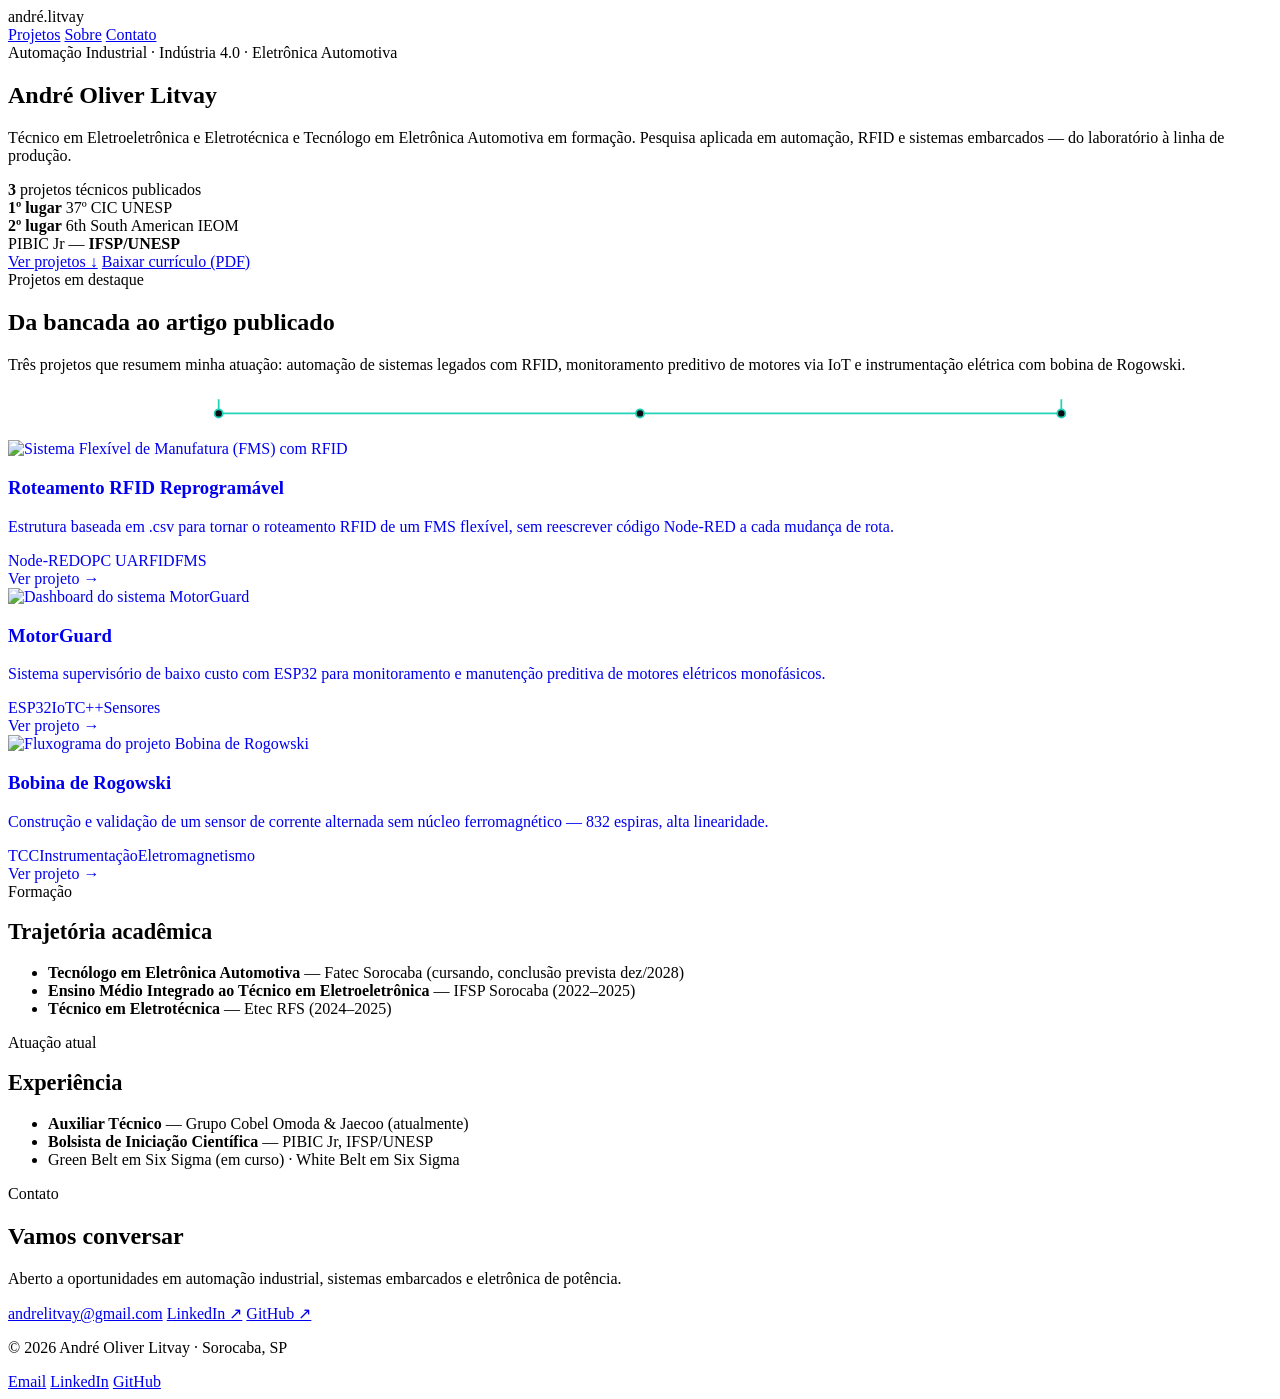
==== index.html @ 081301b5 "Add files via upload" ====
<!DOCTYPE html>
<html lang="pt-BR">
<head>
<meta charset="UTF-8">
<meta name="viewport" content="width=device-width, initial-scale=1.0">
<title>André Oliver Litvay — Portfólio</title>
<meta name="description" content="Técnico em Eletroeletrônica e Eletrotécnica | Tecnólogo em Eletrônica Automotiva. Projetos em automação industrial, IoT e Indústria 4.0.">
<link rel="preconnect" href="https://fonts.googleapis.com">
<link href="https://fonts.googleapis.com/css2?family=Space+Grotesk:wght@500;600;700&family=Inter:wght@400;500;600&family=JetBrains+Mono:wght@400;500;600&display=swap" rel="stylesheet">
<link rel="stylesheet" href="assets/style.css">
</head>
<body>

<header class="site">
  <div class="wrap">
    <div class="brand">andré<span>.</span>litvay</div>
    <nav class="top">
      <a href="#projetos">Projetos</a>
      <a href="#sobre">Sobre</a>
      <a href="#contato">Contato</a>
    </nav>
  </div>
</header>

<section class="hero">
  <div class="wrap">
    <div class="eyebrow">Automação Industrial · Indústria 4.0 · Eletrônica Automotiva</div>
    <h1>André Oliver Litvay</h1>
    <p class="role">Técnico em Eletroeletrônica e Eletrotécnica e Tecnólogo em Eletrônica Automotiva em formação. Pesquisa aplicada em automação, RFID e sistemas embarcados — do laboratório à linha de produção.</p>

    <div class="stat-strip">
      <div class="stat-chip"><span class="dot"></span> <b>3</b>&nbsp;projetos técnicos publicados</div>
      <div class="stat-chip amber"><span class="dot"></span> <b>1º lugar</b>&nbsp;37º CIC UNESP</div>
      <div class="stat-chip"><span class="dot"></span> <b>2º lugar</b>&nbsp;6th South American IEOM</div>
      <div class="stat-chip"><span class="dot"></span> PIBIC Jr — <b>IFSP/UNESP</b></div>
    </div>

    <div class="cta-row">
      <a class="btn" href="#projetos">Ver projetos ↓</a>
      <a class="btn ghost" href="assets/cv-andre-litvay.pdf" target="_blank" rel="noopener">Baixar currículo (PDF)</a>
    </div>
  </div>
</section>

<section id="projetos">
  <div class="wrap">
    <div class="eyebrow">Projetos em destaque</div>
    <h2>Da bancada ao artigo publicado</h2>
    <p class="lead">Três projetos que resumem minha atuação: automação de sistemas legados com RFID, monitoramento preditivo de motores via IoT e instrumentação elétrica com bobina de Rogowski.</p>

    <div class="trace-row">
      <svg class="trace-svg" viewBox="0 0 1080 40" preserveAspectRatio="none">
        <path d="M 180 8 L 180 20 L 540 20 L 540 20 L 900 20 L 900 8" fill="none" stroke="#22D3B8" stroke-width="1.5"/>
        <circle cx="180" cy="20" r="3.5" fill="#0A0E13" stroke="#22D3B8" stroke-width="1.5"/>
        <circle cx="540" cy="20" r="3.5" fill="#0A0E13" stroke="#22D3B8" stroke-width="1.5"/>
        <circle cx="900" cy="20" r="3.5" fill="#0A0E13" stroke="#22D3B8" stroke-width="1.5"/>
      </svg>

      <div class="projects-grid">
        <a class="card" href="projects/rfid-node-red.html" style="text-decoration:none;">
          <div class="thumb"><img src="assets/img/rfid-fms.jpg" alt="Sistema Flexível de Manufatura (FMS) com RFID"></div>
          <div class="via"></div>
          <div class="body">
            <h3>Roteamento RFID Reprogramável</h3>
            <p class="desc">Estrutura baseada em .csv para tornar o roteamento RFID de um FMS flexível, sem reescrever código Node-RED a cada mudança de rota.</p>
            <div class="tags"><span class="tag">Node-RED</span><span class="tag">OPC UA</span><span class="tag">RFID</span><span class="tag">FMS</span></div>
            <span class="link">Ver projeto →</span>
          </div>
        </a>

        <a class="card" href="projects/motorguard.html" style="text-decoration:none;">
          <div class="thumb"><img src="assets/img/motorguard-dashboard.jpg" alt="Dashboard do sistema MotorGuard"></div>
          <div class="via"></div>
          <div class="body">
            <h3>MotorGuard</h3>
            <p class="desc">Sistema supervisório de baixo custo com ESP32 para monitoramento e manutenção preditiva de motores elétricos monofásicos.</p>
            <div class="tags"><span class="tag">ESP32</span><span class="tag">IoT</span><span class="tag">C++</span><span class="tag">Sensores</span></div>
            <span class="link">Ver projeto →</span>
          </div>
        </a>

        <a class="card" href="projects/rogowski-coil.html" style="text-decoration:none;">
          <div class="thumb"><img src="assets/img/rogowski-flowchart.jpg" alt="Fluxograma do projeto Bobina de Rogowski"></div>
          <div class="via"></div>
          <div class="body">
            <h3>Bobina de Rogowski</h3>
            <p class="desc">Construção e validação de um sensor de corrente alternada sem núcleo ferromagnético — 832 espiras, alta linearidade.</p>
            <div class="tags"><span class="tag">TCC</span><span class="tag">Instrumentação</span><span class="tag">Eletromagnetismo</span></div>
            <span class="link">Ver projeto →</span>
          </div>
        </a>
      </div>
    </div>
  </div>
</section>

<section id="sobre">
  <div class="wrap two-col">
    <div>
      <div class="eyebrow">Formação</div>
      <h2 style="font-size:1.4rem;">Trajetória acadêmica</h2>
      <ul class="check">
        <li><b style="color:var(--text)">Tecnólogo em Eletrônica Automotiva</b> — Fatec Sorocaba <span style="color:var(--text-faint)">(cursando, conclusão prevista dez/2028)</span></li>
        <li><b style="color:var(--text)">Ensino Médio Integrado ao Técnico em Eletroeletrônica</b> — IFSP Sorocaba <span style="color:var(--text-faint)">(2022–2025)</span></li>
        <li><b style="color:var(--text)">Técnico em Eletrotécnica</b> — Etec RFS <span style="color:var(--text-faint)">(2024–2025)</span></li>
      </ul>
    </div>
    <div>
      <div class="eyebrow">Atuação atual</div>
      <h2 style="font-size:1.4rem;">Experiência</h2>
      <ul class="check">
        <li><b style="color:var(--text)">Auxiliar Técnico</b> — Grupo Cobel Omoda &amp; Jaecoo <span style="color:var(--text-faint)">(atualmente)</span></li>
        <li><b style="color:var(--text)">Bolsista de Iniciação Científica</b> — PIBIC Jr, IFSP/UNESP</li>
        <li>Green Belt em Six Sigma <span style="color:var(--text-faint)">(em curso)</span> · White Belt em Six Sigma</li>
      </ul>
    </div>
  </div>
</section>

<section id="contato">
  <div class="wrap">
    <div class="eyebrow">Contato</div>
    <h2>Vamos conversar</h2>
    <p class="lead">Aberto a oportunidades em automação industrial, sistemas embarcados e eletrônica de potência.</p>
    <div class="cta-row">
      <a class="btn" href="mailto:andrelitvay@gmail.com">andrelitvay@gmail.com</a>
      <a class="btn ghost" href="https://www.linkedin.com/in/andre-litvay-5b7b67356" target="_blank" rel="noopener">LinkedIn ↗</a>
      <a class="btn ghost" href="https://github.com/litvay-Andre" target="_blank" rel="noopener">GitHub ↗</a>
    </div>
  </div>
</section>

<footer class="site">
  <div class="wrap">
    <p>© 2026 André Oliver Litvay · Sorocaba, SP</p>
    <div class="links">
      <a href="mailto:andrelitvay@gmail.com">Email</a>
      <a href="https://www.linkedin.com/in/andre-litvay-5b7b67356" target="_blank" rel="noopener">LinkedIn</a>
      <a href="https://github.com/litvay-Andre" target="_blank" rel="noopener">GitHub</a>
    </div>
  </div>
</footer>

</body>
</html>
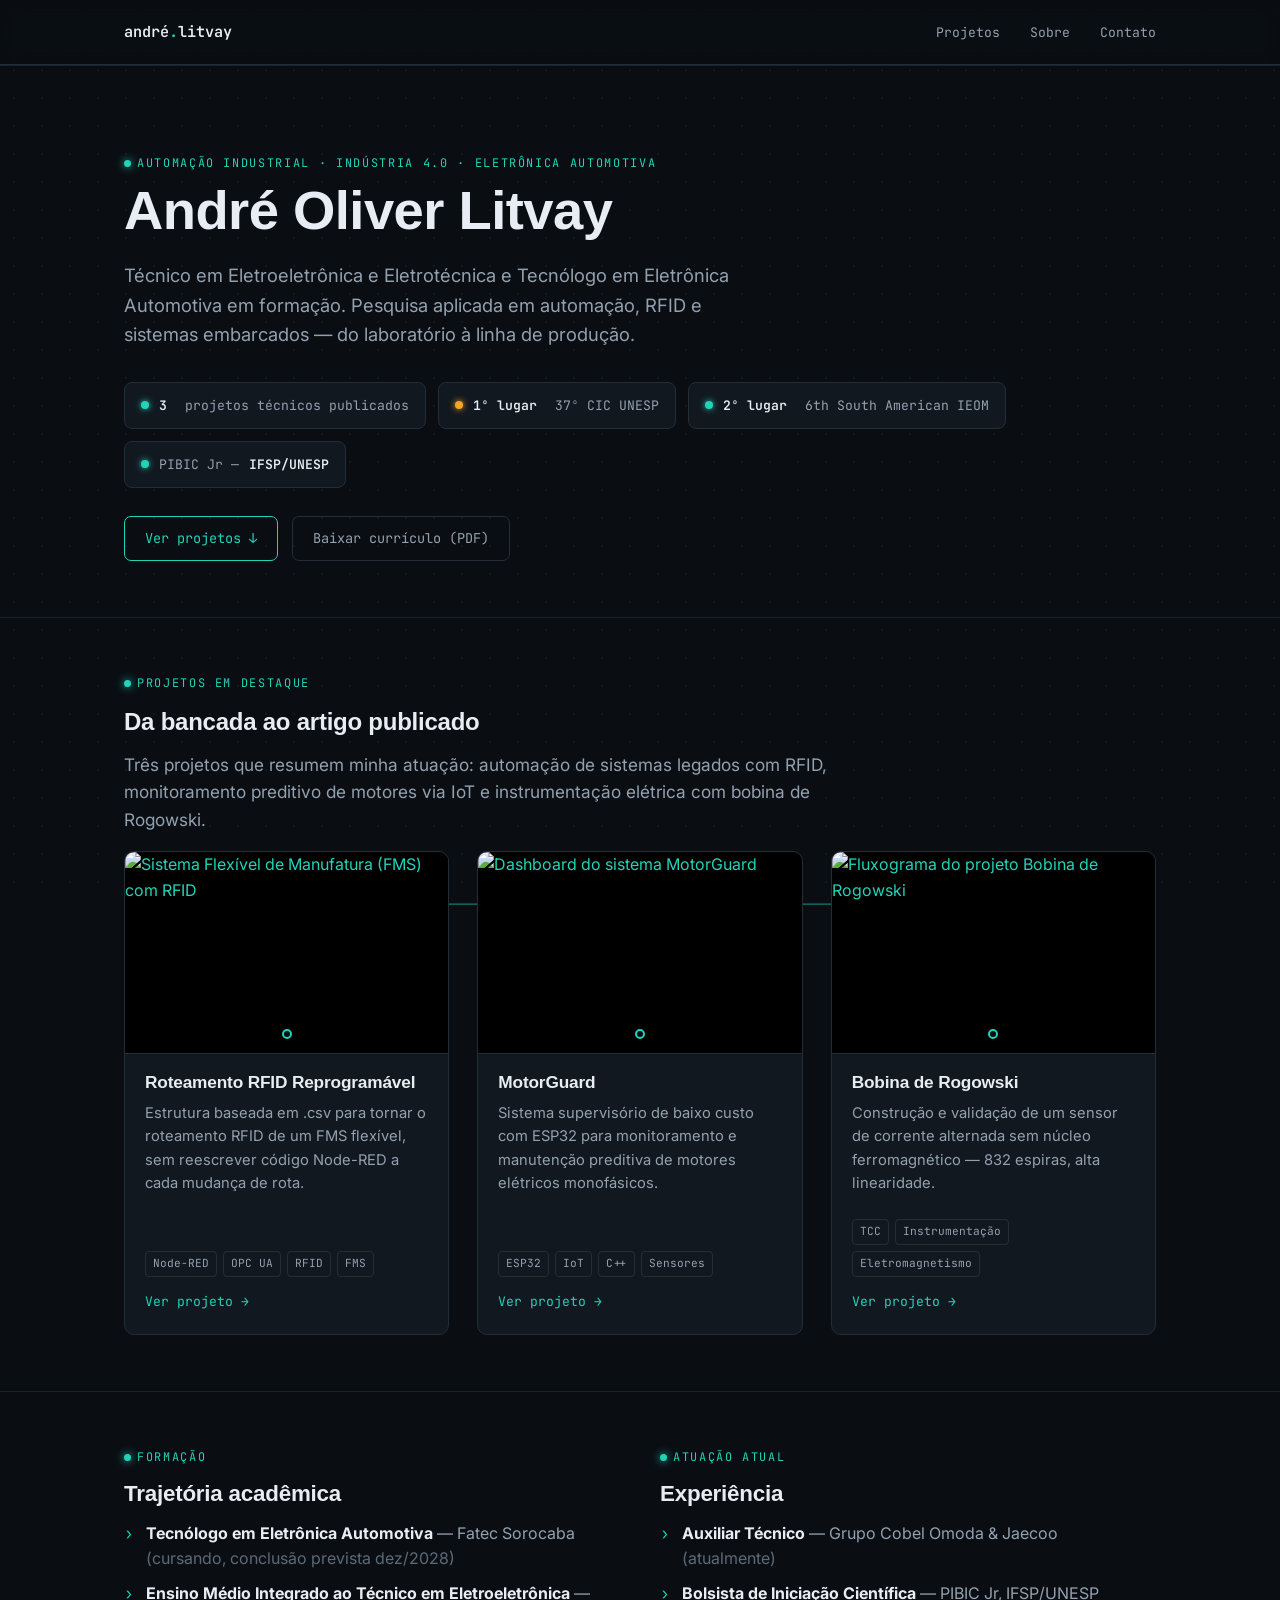
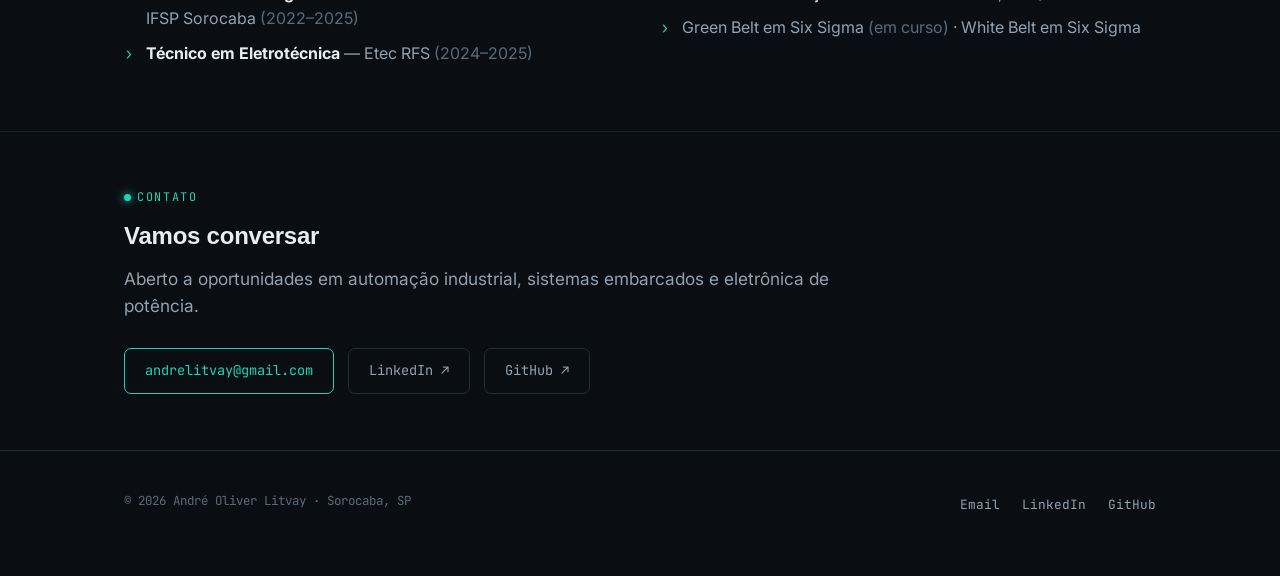
==== commit 2e0037ba: "Update index.html" ====
--- a/index.html
+++ b/index.html
@@ -7,7 +7,7 @@
 <meta name="description" content="Técnico em Eletroeletrônica e Eletrotécnica | Tecnólogo em Eletrônica Automotiva. Projetos em automação industrial, IoT e Indústria 4.0.">
 <link rel="preconnect" href="https://fonts.googleapis.com">
 <link href="https://fonts.googleapis.com/css2?family=Space+Grotesk:wght@500;600;700&family=Inter:wght@400;500;600&family=JetBrains+Mono:wght@400;500;600&display=swap" rel="stylesheet">
-<link rel="stylesheet" href="assets/style.css">
+<link rel="stylesheet" href="style.css">
 </head>
 <body>
 
@@ -37,7 +37,7 @@
 
     <div class="cta-row">
       <a class="btn" href="#projetos">Ver projetos ↓</a>
-      <a class="btn ghost" href="assets/cv-andre-litvay.pdf" target="_blank" rel="noopener">Baixar currículo (PDF)</a>
+      <a class="btn ghost" href="cv-andre-litvay.pdf" target="_blank" rel="noopener">Baixar currículo (PDF)</a>
     </div>
   </div>
 </section>
@@ -58,7 +58,7 @@
 
       <div class="projects-grid">
         <a class="card" href="projects/rfid-node-red.html" style="text-decoration:none;">
-          <div class="thumb"><img src="assets/img/rfid-fms.jpg" alt="Sistema Flexível de Manufatura (FMS) com RFID"></div>
+          <div class="thumb"><img src="img/rfid-fms.jpg" alt="Sistema Flexível de Manufatura (FMS) com RFID"></div>
           <div class="via"></div>
           <div class="body">
             <h3>Roteamento RFID Reprogramável</h3>
@@ -69,7 +69,7 @@
         </a>
 
         <a class="card" href="projects/motorguard.html" style="text-decoration:none;">
-          <div class="thumb"><img src="assets/img/motorguard-dashboard.jpg" alt="Dashboard do sistema MotorGuard"></div>
+          <div class="thumb"><img src="img/motorguard-dashboard.jpg" alt="Dashboard do sistema MotorGuard"></div>
           <div class="via"></div>
           <div class="body">
             <h3>MotorGuard</h3>
@@ -80,7 +80,7 @@
         </a>
 
         <a class="card" href="projects/rogowski-coil.html" style="text-decoration:none;">
-          <div class="thumb"><img src="assets/img/rogowski-flowchart.jpg" alt="Fluxograma do projeto Bobina de Rogowski"></div>
+          <div class="thumb"><img src="img/rogowski-flowchart.jpg" alt="Fluxograma do projeto Bobina de Rogowski"></div>
           <div class="via"></div>
           <div class="body">
             <h3>Bobina de Rogowski</h3>
--- a/style.css
+++ b/style.css
@@ -0,0 +1,207 @@
+/* ===========================================================
+   André Oliver Litvay — Portfolio
+   Design tokens
+   =========================================================== */
+:root{
+  --bg: #0A0E13;
+  --bg-panel: #121820;
+  --bg-panel-2: #171F29;
+  --line: #232D38;
+  --line-soft: #1A222C;
+  --text: #E7EDF2;
+  --text-dim: #93A1AF;
+  --text-faint: #5C6A78;
+  --teal: #22D3B8;
+  --teal-dim: #1A9E8C;
+  --amber: #F5A623;
+  --red: #FF5C5C;
+  --font-display: 'Space Grotesk', sans-serif;
+  --font-body: 'Inter', sans-serif;
+  --font-mono: 'JetBrains Mono', monospace;
+  --maxw: 1080px;
+}
+
+*{ box-sizing: border-box; }
+html{ scroll-behavior: smooth; }
+body{
+  margin:0;
+  background: var(--bg);
+  color: var(--text);
+  font-family: var(--font-body);
+  font-size: 16px;
+  line-height: 1.6;
+  -webkit-font-smoothing: antialiased;
+}
+
+/* faint dotted circuit-grid backdrop */
+body::before{
+  content:"";
+  position: fixed; inset:0;
+  background-image: radial-gradient(var(--line-soft) 1px, transparent 1px);
+  background-size: 28px 28px;
+  opacity:.5;
+  pointer-events:none;
+  z-index:0;
+}
+
+a{ color: var(--teal); text-decoration:none; }
+a:hover{ text-decoration: underline; }
+img{ max-width:100%; display:block; border-radius:6px; }
+
+.wrap{ max-width: var(--maxw); margin:0 auto; padding: 0 24px; position:relative; z-index:1; }
+
+h1,h2,h3{ font-family: var(--font-display); font-weight:600; letter-spacing:-0.01em; margin:0 0 .4em; color: var(--text); }
+p{ margin:0 0 1em; color: var(--text-dim); }
+.eyebrow{
+  font-family: var(--font-mono);
+  font-size: .74rem;
+  letter-spacing:.14em;
+  text-transform: uppercase;
+  color: var(--teal);
+  display:flex; align-items:center; gap:.5em;
+  margin-bottom: .8em;
+}
+.eyebrow::before{
+  content:""; width:7px; height:7px; border-radius:50%;
+  background: var(--teal); box-shadow: 0 0 8px var(--teal);
+}
+
+/* ---------- header / nav ---------- */
+header.site{
+  position: sticky; top:0; z-index:10;
+  background: rgba(10,14,19,.86);
+  backdrop-filter: blur(8px);
+  border-bottom: 1px solid var(--line);
+}
+header.site .wrap{ display:flex; align-items:center; justify-content:space-between; height:64px; }
+.brand{ font-family: var(--font-mono); font-weight:600; font-size:.95rem; color: var(--text); }
+.brand span{ color: var(--teal); }
+nav.top a{
+  font-family: var(--font-mono); font-size:.82rem; color: var(--text-dim);
+  margin-left: 26px;
+}
+nav.top a:hover{ color: var(--teal); text-decoration:none; }
+
+/* ---------- hero ---------- */
+.hero{ padding: 88px 0 56px; }
+.hero h1{ font-size: clamp(2.1rem, 5vw, 3.4rem); line-height:1.05; }
+.hero .role{ color: var(--text-dim); font-size: 1.15rem; max-width: 640px; }
+
+/* stat chip strip, mirrors the MotorGuard dashboard cards */
+.stat-strip{ display:flex; flex-wrap:wrap; gap:12px; margin-top:32px; }
+.stat-chip{
+  background: var(--bg-panel);
+  border: 1px solid var(--line);
+  border-radius: 8px;
+  padding: 12px 16px;
+  display:flex; align-items:center; gap:10px;
+  font-family: var(--font-mono); font-size:.82rem; color: var(--text-dim);
+}
+.stat-chip .dot{ width:8px; height:8px; border-radius:50%; background: var(--teal); box-shadow:0 0 6px var(--teal); flex:none; }
+.stat-chip.amber .dot{ background: var(--amber); box-shadow:0 0 6px var(--amber); }
+.stat-chip b{ color: var(--text); font-weight:600; }
+
+/* ---------- sections ---------- */
+section{ padding: 56px 0; border-top: 1px solid var(--line-soft); }
+section.tight{ padding: 40px 0; }
+
+/* ---------- project cards on homepage, PCB-trace connector ---------- */
+.trace-row{ position:relative; }
+.projects-grid{
+  display:grid; grid-template-columns: repeat(3, 1fr); gap: 28px;
+  position:relative; z-index:1;
+}
+@media (max-width: 860px){ .projects-grid{ grid-template-columns: 1fr; } }
+
+.trace-svg{ position:absolute; left:0; right:0; top:34px; z-index:0; opacity:.55; display:none; }
+@media (min-width: 861px){ .trace-svg{ display:block; } }
+
+.card{
+  background: var(--bg-panel);
+  border: 1px solid var(--line);
+  border-radius: 10px;
+  overflow:hidden;
+  transition: border-color .15s ease, transform .15s ease;
+  display:flex; flex-direction:column;
+}
+.card:hover{ border-color: var(--teal-dim); transform: translateY(-2px); }
+.card .thumb{ aspect-ratio: 16/10; overflow:hidden; border-bottom:1px solid var(--line); background:#000; }
+.card .thumb img{ width:100%; height:100%; object-fit:cover; border-radius:0; }
+.card .body{ padding: 18px 20px 22px; flex:1; display:flex; flex-direction:column; }
+.card .via{
+  width:10px;height:10px;border-radius:50%;
+  background: var(--bg); border:2px solid var(--teal);
+  margin: -25px auto 12px; position:relative; z-index:2;
+}
+.card h3{ font-size: 1.08rem; margin-bottom:.3em; }
+.card p.desc{ font-size:.92rem; flex:1; }
+.card .tags{ display:flex; flex-wrap:wrap; gap:6px; margin: 8px 0 14px; }
+.tag{
+  font-family: var(--font-mono); font-size:.7rem; color: var(--text-dim);
+  border:1px solid var(--line); border-radius:4px; padding:3px 7px;
+}
+.card .link{ font-family: var(--font-mono); font-size:.82rem; }
+
+/* ---------- generic content blocks ---------- */
+.lead{ font-size: 1.08rem; max-width: 720px; }
+.two-col{ display:grid; grid-template-columns: 1fr 1fr; gap: 40px; }
+@media (max-width: 760px){ .two-col{ grid-template-columns: 1fr; } }
+
+ul.check{ list-style:none; margin:0; padding:0; }
+ul.check li{ padding-left: 1.4em; position:relative; margin-bottom:.55em; color: var(--text-dim); }
+ul.check li::before{ content:"›"; position:absolute; left:0; color: var(--teal); font-family: var(--font-mono); }
+
+.figure{ margin: 22px 0; }
+.figure figcaption{
+  font-family: var(--font-mono); font-size:.76rem; color: var(--text-faint);
+  margin-top:8px; text-align:center;
+}
+
+.result-grid{ display:grid; grid-template-columns: repeat(auto-fit,minmax(140px,1fr)); gap:14px; margin: 22px 0; }
+.result-box{
+  background: var(--bg-panel); border:1px solid var(--line); border-radius:8px; padding:16px;
+  text-align:center;
+}
+.result-box .num{ font-family: var(--font-mono); font-size:1.5rem; color: var(--teal); font-weight:600; }
+.result-box .label{ font-size:.76rem; color: var(--text-faint); margin-top:4px; }
+
+table.data{ width:100%; border-collapse:collapse; margin:20px 0; font-size:.88rem; }
+table.data th, table.data td{ border:1px solid var(--line); padding:9px 12px; text-align:left; }
+table.data th{ font-family: var(--font-mono); font-size:.74rem; text-transform:uppercase; letter-spacing:.06em; color: var(--text-dim); background: var(--bg-panel); }
+table.data td{ color: var(--text-dim); }
+
+blockquote.pub{
+  border-left: 3px solid var(--teal);
+  padding: 4px 0 4px 18px;
+  color: var(--text-dim);
+  font-size:.92rem;
+  font-family: var(--font-mono);
+}
+
+.back-link{ font-family: var(--font-mono); font-size:.85rem; }
+
+.cta-row{ display:flex; gap:14px; flex-wrap:wrap; margin-top: 28px; }
+.btn{
+  font-family: var(--font-mono); font-size:.85rem;
+  padding: 11px 20px; border-radius: 7px;
+  border:1px solid var(--teal); color: var(--teal);
+  display:inline-block;
+}
+.btn:hover{ background: var(--teal); color: var(--bg); text-decoration:none; }
+.btn.ghost{ border-color: var(--line); color: var(--text-dim); }
+.btn.ghost:hover{ background: var(--bg-panel); color:var(--text); }
+
+/* ---------- footer ---------- */
+footer.site{ border-top:1px solid var(--line); padding: 40px 0 60px; }
+footer.site .wrap{ display:flex; justify-content:space-between; flex-wrap:wrap; gap:16px; }
+footer.site p{ font-family: var(--font-mono); font-size:.78rem; color: var(--text-faint); margin:0; }
+footer.site .links a{ margin-left: 18px; font-family: var(--font-mono); font-size:.8rem; color: var(--text-dim); }
+footer.site .links a:first-child{ margin-left:0; }
+
+/* project nav pill on subpages */
+.pill{
+  display:inline-flex; align-items:center; gap:8px;
+  font-family: var(--font-mono); font-size:.76rem; color: var(--text-dim);
+  border:1px solid var(--line); border-radius:20px; padding:6px 14px;
+  margin-bottom: 18px;
+}
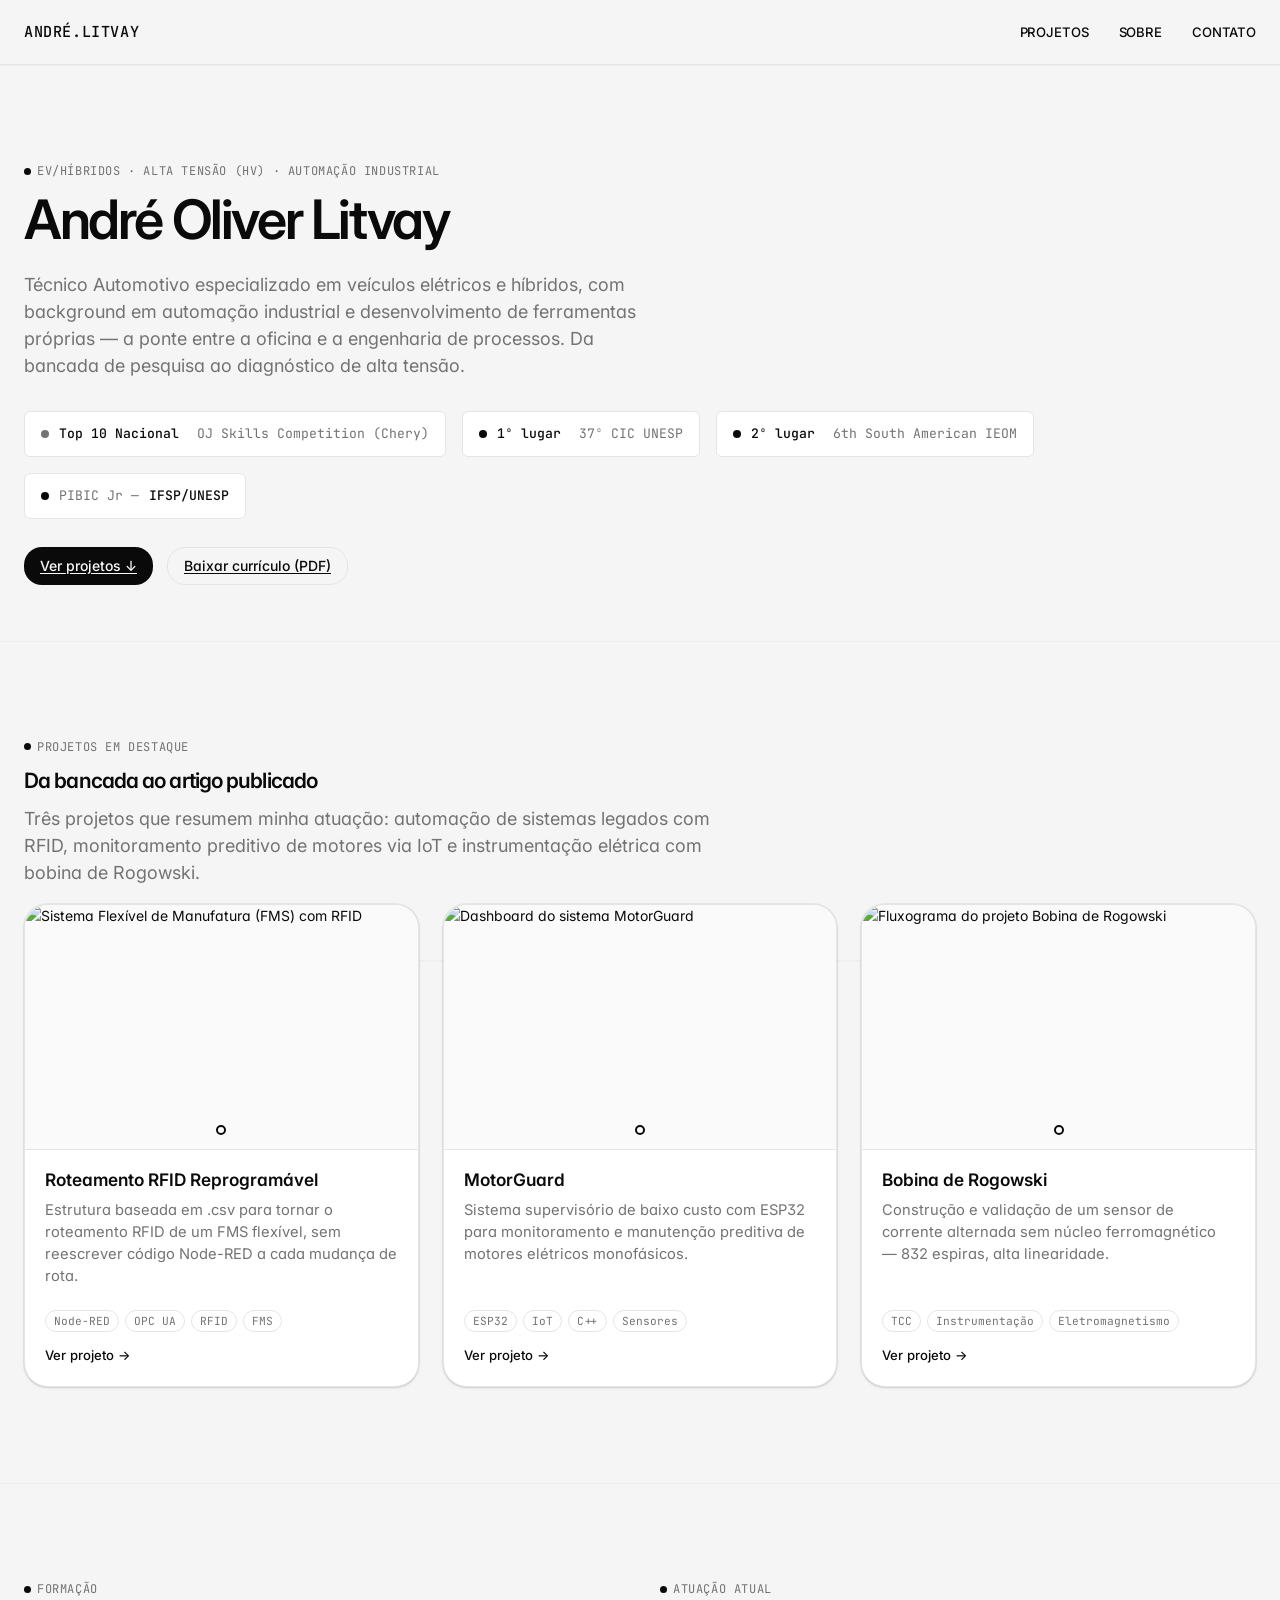
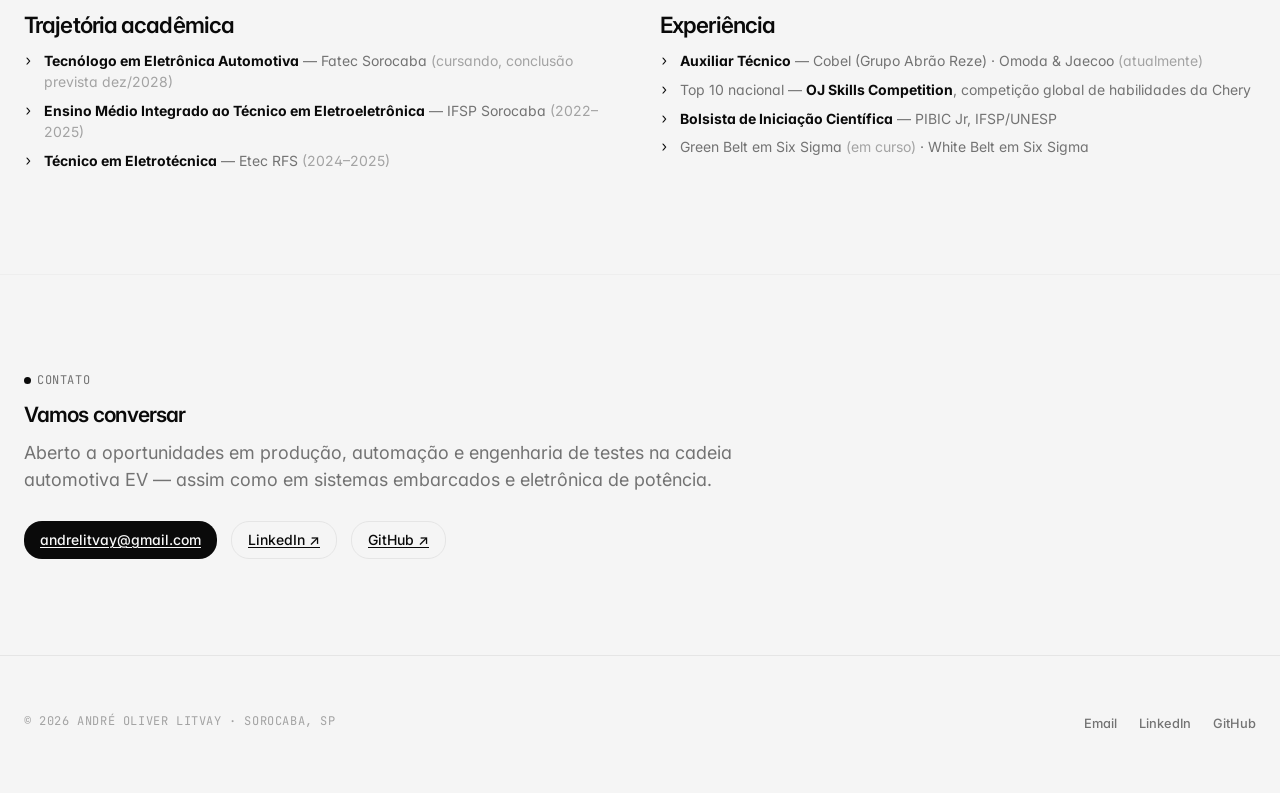
==== commit b135b076: "Update index.html" ====
--- a/index.html
+++ b/index.html
@@ -4,7 +4,7 @@
 <meta charset="UTF-8">
 <meta name="viewport" content="width=device-width, initial-scale=1.0">
 <title>André Oliver Litvay — Portfólio</title>
-<meta name="description" content="Técnico em Eletroeletrônica e Eletrotécnica | Tecnólogo em Eletrônica Automotiva. Projetos em automação industrial, IoT e Indústria 4.0.">
+<meta name="description" content="Técnico Automotivo EV/Híbrido com background em Automação Industrial e Indústria 4.0. Diagnóstico de alta tensão, retrofit industrial e sistemas embarcados.">
 <link rel="preconnect" href="https://fonts.googleapis.com">
 <link href="https://fonts.googleapis.com/css2?family=Space+Grotesk:wght@500;600;700&family=Inter:wght@400;500;600&family=JetBrains+Mono:wght@400;500;600&display=swap" rel="stylesheet">
 <link rel="stylesheet" href="style.css">
@@ -24,13 +24,13 @@
 
 <section class="hero">
   <div class="wrap">
-    <div class="eyebrow">Automação Industrial · Indústria 4.0 · Eletrônica Automotiva</div>
+    <div class="eyebrow">EV/Híbridos · Alta Tensão (HV) · Automação Industrial</div>
     <h1>André Oliver Litvay</h1>
-    <p class="role">Técnico em Eletroeletrônica e Eletrotécnica e Tecnólogo em Eletrônica Automotiva em formação. Pesquisa aplicada em automação, RFID e sistemas embarcados — do laboratório à linha de produção.</p>
+    <p class="role">Técnico Automotivo especializado em veículos elétricos e híbridos, com background em automação industrial e desenvolvimento de ferramentas próprias — a ponte entre a oficina e a engenharia de processos. Da bancada de pesquisa ao diagnóstico de alta tensão.</p>
 
     <div class="stat-strip">
-      <div class="stat-chip"><span class="dot"></span> <b>3</b>&nbsp;projetos técnicos publicados</div>
-      <div class="stat-chip amber"><span class="dot"></span> <b>1º lugar</b>&nbsp;37º CIC UNESP</div>
+      <div class="stat-chip amber"><span class="dot"></span> <b>Top 10 Nacional</b>&nbsp;OJ Skills Competition (Chery)</div>
+      <div class="stat-chip"><span class="dot"></span> <b>1º lugar</b>&nbsp;37º CIC UNESP</div>
       <div class="stat-chip"><span class="dot"></span> <b>2º lugar</b>&nbsp;6th South American IEOM</div>
       <div class="stat-chip"><span class="dot"></span> PIBIC Jr — <b>IFSP/UNESP</b></div>
     </div>
@@ -57,7 +57,7 @@
       </svg>
 
       <div class="projects-grid">
-        <a class="card" href="projects/rfid-node-red.html" style="text-decoration:none;">
+        <a class="card" href="rfid-node-red.html" style="text-decoration:none;">
           <div class="thumb"><img src="img/rfid-fms.jpg" alt="Sistema Flexível de Manufatura (FMS) com RFID"></div>
           <div class="via"></div>
           <div class="body">
@@ -68,7 +68,7 @@
           </div>
         </a>
 
-        <a class="card" href="projects/motorguard.html" style="text-decoration:none;">
+        <a class="card" href="motorguard.html" style="text-decoration:none;">
           <div class="thumb"><img src="img/motorguard-dashboard.jpg" alt="Dashboard do sistema MotorGuard"></div>
           <div class="via"></div>
           <div class="body">
@@ -79,7 +79,7 @@
           </div>
         </a>
 
-        <a class="card" href="projects/rogowski-coil.html" style="text-decoration:none;">
+        <a class="card" href="rogowski-coil.html" style="text-decoration:none;">
           <div class="thumb"><img src="img/rogowski-flowchart.jpg" alt="Fluxograma do projeto Bobina de Rogowski"></div>
           <div class="via"></div>
           <div class="body">
@@ -109,7 +109,8 @@
       <div class="eyebrow">Atuação atual</div>
       <h2 style="font-size:1.4rem;">Experiência</h2>
       <ul class="check">
-        <li><b style="color:var(--text)">Auxiliar Técnico</b> — Grupo Cobel Omoda &amp; Jaecoo <span style="color:var(--text-faint)">(atualmente)</span></li>
+        <li><b style="color:var(--text)">Auxiliar Técnico</b> — Cobel (Grupo Abrão Reze) · Omoda &amp; Jaecoo <span style="color:var(--text-faint)">(atualmente)</span></li>
+        <li>Top 10 nacional — <b style="color:var(--text)">OJ Skills Competition</b>, competição global de habilidades da Chery</li>
         <li><b style="color:var(--text)">Bolsista de Iniciação Científica</b> — PIBIC Jr, IFSP/UNESP</li>
         <li>Green Belt em Six Sigma <span style="color:var(--text-faint)">(em curso)</span> · White Belt em Six Sigma</li>
       </ul>
@@ -121,7 +122,7 @@
   <div class="wrap">
     <div class="eyebrow">Contato</div>
     <h2>Vamos conversar</h2>
-    <p class="lead">Aberto a oportunidades em automação industrial, sistemas embarcados e eletrônica de potência.</p>
+    <p class="lead">Aberto a oportunidades em produção, automação e engenharia de testes na cadeia automotiva EV — assim como em sistemas embarcados e eletrônica de potência.</p>
     <div class="cta-row">
       <a class="btn" href="mailto:andrelitvay@gmail.com">andrelitvay@gmail.com</a>
       <a class="btn ghost" href="https://www.linkedin.com/in/andre-litvay-5b7b67356" target="_blank" rel="noopener">LinkedIn ↗</a>
--- a/style.css
+++ b/style.css
@@ -1,24 +1,81 @@
 /* ===========================================================
-   André Oliver Litvay — Portfolio
+   André Oliver Litvay — Portfólio
    Design tokens
+   Sistema visual: shadcn/ui — "clinical blueprint on frosted paper"
+   Canvas quase-branco, superfícies em cinza morno, cards com
+   raio grande flutuando sobre bordas hairline. Paleta quase
+   inteiramente acromática — o único tom cromático é o vermelho
+   de destrutivo/erro, nunca usado como decoração.
    =========================================================== */
 :root{
-  --bg: #0A0E13;
-  --bg-panel: #121820;
-  --bg-panel-2: #171F29;
-  --line: #232D38;
-  --line-soft: #1A222C;
-  --text: #E7EDF2;
-  --text-dim: #93A1AF;
-  --text-faint: #5C6A78;
-  --teal: #22D3B8;
-  --teal-dim: #1A9E8C;
-  --amber: #F5A623;
-  --red: #FF5C5C;
-  --font-display: 'Space Grotesk', sans-serif;
-  --font-body: 'Inter', sans-serif;
-  --font-mono: 'JetBrains Mono', monospace;
-  --maxw: 1080px;
+  /* ---- Nomes originais do projeto, agora apontando para os
+     tokens oficiais do sistema (mantém compatibilidade com o
+     resto do site que já referencia --bg, --text-dim etc.) ---- */
+  --bg: #f5f5f5;            /* Canvas */
+  --bg-panel: #ffffff;      /* Paper — superfície de cards */
+  --bg-panel-2: #fafafa;    /* Surface Alt — sidebar, variação sutil de card */
+  --line: #e5e5e5;          /* Hairline */
+  --line-soft: #eeeeee;     /* Hairline, mais próximo do canvas */
+  --line-strong: #d4d4d4;   /* Hairline em estado de hover/foco */
+  --text: #0a0a0a;          /* Ink */
+  --text-soft: #171717;     /* Ink Soft — fundo de botão preenchido, texto secundário */
+  --text-dim: #737373;      /* Mid Gray */
+  --text-faint: #a3a3a3;    /* Mid Gray, mais claro — legendas e rótulos apagados */
+  --chalk: #fafafa;         /* texto sobre superfícies escuras (botão preenchido) */
+  --red: #e7000b;           /* Ember — reservado exclusivamente para estados destrutivos/erro */
+  --font-display: 'Geist', 'Inter', ui-sans-serif, system-ui, -apple-system, "Segoe UI", Roboto, sans-serif;
+  --font-body: 'Geist', 'Inter', ui-sans-serif, system-ui, -apple-system, "Segoe UI", Roboto, sans-serif;
+  --font-mono: 'Geist Mono', 'JetBrains Mono', ui-monospace, monospace;
+  --maxw: 1280px;
+
+  /* ---- Tokens oficiais do sistema, para uso direto e referência ---- */
+  --color-canvas: #f5f5f5;
+  --color-paper: #ffffff;
+  --color-surface-alt: #fafafa;
+  --color-ink: #0a0a0a;
+  --color-ink-soft: #171717;
+  --color-mid-gray: #737373;
+  --color-hairline: #e5e5e5;
+  --color-ember: #e7000b;
+  --color-chalk: #fafafa;
+
+  --text-caption: 12px;
+  --leading-caption: 1.33;
+  --tracking-caption: 0.6px;
+  --text-body-sm: 14px;
+  --leading-body-sm: 1.43;
+  --text-body: 16px;
+  --leading-body: 1.5;
+  --text-subheading: 18px;
+  --leading-subheading: 1.56;
+  --text-heading-sm: 24px;
+  --leading-heading-sm: 1.33;
+  --tracking-heading-sm: -0.6px;
+  --text-heading: 30px;
+  --leading-heading: 1.2;
+  --tracking-heading: -0.75px;
+  --text-heading-lg: 36px;
+  --leading-heading-lg: 1.11;
+  --tracking-heading-lg: -0.9px;
+  --text-display: 48px;
+  --leading-display: 1.1;
+  --tracking-display: -2.4px;
+
+  --spacing-4: 4px; --spacing-8: 8px; --spacing-12: 12px;
+  --spacing-16: 16px; --spacing-20: 20px; --spacing-24: 24px;
+  --spacing-48: 48px;
+
+  --radius-nav: 6px;         /* "small" */
+  --radius-cards: 24px;
+  --radius-buttons: 18px;    /* botões, inputs, badges — geometria de pílula */
+  --radius-nested: 10px;
+  --radius-largepanels: 24px;
+
+  --shadow-subtle: oklab(0.145 -0.00000143796 0.00000340492 / 0.05) 0px 0px 0px 1px,
+                   rgba(0, 0, 0, 0.1) 0px 1px 3px 0px,
+                   rgba(0, 0, 0, 0.1) 0px 1px 2px -1px;
+
+  --ease-mech: cubic-bezier(0.4, 0, 0.2, 1);
 }
 
 *{ box-sizing: border-box; }
@@ -28,180 +85,196 @@
   background: var(--bg);
   color: var(--text);
   font-family: var(--font-body);
-  font-size: 16px;
-  line-height: 1.6;
+  font-weight: 400;
+  font-size: var(--text-body-sm);
+  line-height: var(--leading-body);
+  font-feature-settings: "ss01" 1, "cv11" 1;
   -webkit-font-smoothing: antialiased;
 }
 
-/* faint dotted circuit-grid backdrop */
-body::before{
-  content:"";
-  position: fixed; inset:0;
-  background-image: radial-gradient(var(--line-soft) 1px, transparent 1px);
-  background-size: 28px 28px;
-  opacity:.5;
-  pointer-events:none;
-  z-index:0;
-}
-
-a{ color: var(--teal); text-decoration:none; }
-a:hover{ text-decoration: underline; }
-img{ max-width:100%; display:block; border-radius:6px; }
+a{ color: var(--text); text-decoration: underline; text-underline-offset: 2px; }
+a:hover{ color: var(--text-soft); }
+img{ max-width:100%; display:block; border-radius: var(--radius-nested); }
 
 .wrap{ max-width: var(--maxw); margin:0 auto; padding: 0 24px; position:relative; z-index:1; }
 
-h1,h2,h3{ font-family: var(--font-display); font-weight:600; letter-spacing:-0.01em; margin:0 0 .4em; color: var(--text); }
+h1,h2,h3{
+  font-family: var(--font-display);
+  font-weight: 600; /* headings carregam peso — a autoridade vem do peso + tracking, não da cor */
+  letter-spacing: var(--tracking-heading-lg);
+  margin:0 0 .4em;
+  color: var(--text);
+}
+h1{ letter-spacing: var(--tracking-display); }
+h2{ letter-spacing: var(--tracking-heading-lg); }
+h3{ letter-spacing: var(--tracking-heading-sm); }
 p{ margin:0 0 1em; color: var(--text-dim); }
 .eyebrow{
   font-family: var(--font-mono);
-  font-size: .74rem;
-  letter-spacing:.14em;
+  font-size: var(--text-caption);
+  letter-spacing: var(--tracking-caption);
   text-transform: uppercase;
-  color: var(--teal);
+  color: var(--text-dim);
   display:flex; align-items:center; gap:.5em;
   margin-bottom: .8em;
 }
 .eyebrow::before{
   content:""; width:7px; height:7px; border-radius:50%;
-  background: var(--teal); box-shadow: 0 0 8px var(--teal);
+  background: var(--text); /* Status Pulse: círculo sólido acromático, sem glow */
 }
 
 /* ---------- header / nav ---------- */
 header.site{
   position: sticky; top:0; z-index:10;
-  background: rgba(10,14,19,.86);
+  background: rgba(245,245,245,.86);
   backdrop-filter: blur(8px);
   border-bottom: 1px solid var(--line);
 }
 header.site .wrap{ display:flex; align-items:center; justify-content:space-between; height:64px; }
-.brand{ font-family: var(--font-mono); font-weight:600; font-size:.95rem; color: var(--text); }
-.brand span{ color: var(--teal); }
+.brand{ font-family: var(--font-mono); font-weight:500; font-size:.95rem; color: var(--text); letter-spacing: var(--tracking-caption); text-transform: uppercase; }
+.brand span{ color: var(--text-soft); font-weight:600; }
 nav.top a{
-  font-family: var(--font-mono); font-size:.82rem; color: var(--text-dim);
+  font-family: var(--font-display); font-weight:500; font-size:.82rem; color: var(--text);
+  text-transform: uppercase; letter-spacing: -0.01em;
+  text-decoration:none;
   margin-left: 26px;
-}
-nav.top a:hover{ color: var(--teal); text-decoration:none; }
+  transition: color .15s var(--ease-mech);
+}
+nav.top a:hover{ color: var(--text-dim); text-decoration:none; }
 
 /* ---------- hero ---------- */
-.hero{ padding: 88px 0 56px; }
-.hero h1{ font-size: clamp(2.1rem, 5vw, 3.4rem); line-height:1.05; }
-.hero .role{ color: var(--text-dim); font-size: 1.15rem; max-width: 640px; }
-
-/* stat chip strip, mirrors the MotorGuard dashboard cards */
-.stat-strip{ display:flex; flex-wrap:wrap; gap:12px; margin-top:32px; }
+.hero{ padding: 96px 0 56px; }
+.hero h1{ font-size: clamp(2.1rem, 5vw, 3.4rem); line-height: var(--leading-display); }
+.hero .role{ color: var(--text-dim); font-size: var(--text-subheading); max-width: 640px; }
+
+/* stat chip strip, espelha os dashboard cards */
+.stat-strip{ display:flex; flex-wrap:wrap; gap:16px; margin-top:32px; }
 .stat-chip{
   background: var(--bg-panel);
   border: 1px solid var(--line);
-  border-radius: 8px;
+  border-radius: var(--radius-nav);
   padding: 12px 16px;
   display:flex; align-items:center; gap:10px;
   font-family: var(--font-mono); font-size:.82rem; color: var(--text-dim);
 }
-.stat-chip .dot{ width:8px; height:8px; border-radius:50%; background: var(--teal); box-shadow:0 0 6px var(--teal); flex:none; }
-.stat-chip.amber .dot{ background: var(--amber); box-shadow:0 0 6px var(--amber); }
-.stat-chip b{ color: var(--text); font-weight:600; }
+.stat-chip .dot{ width:8px; height:8px; border-radius:50%; background: var(--text); flex:none; }
+.stat-chip.amber .dot{ background: var(--text-dim); } /* segunda métrica: variação tonal, não uma segunda cor */
+.stat-chip b{ color: var(--text); font-weight:500; }
 
 /* ---------- sections ---------- */
-section{ padding: 56px 0; border-top: 1px solid var(--line-soft); }
-section.tight{ padding: 40px 0; }
-
-/* ---------- project cards on homepage, PCB-trace connector ---------- */
+section{ padding: 96px 0; border-top: 1px solid var(--line-soft); }
+section.tight{ padding: 56px 0; }
+
+/* ---------- project cards na homepage, conector PCB-trace ---------- */
 .trace-row{ position:relative; }
 .projects-grid{
-  display:grid; grid-template-columns: repeat(3, 1fr); gap: 28px;
+  display:grid; grid-template-columns: repeat(3, 1fr); gap: 24px;
   position:relative; z-index:1;
 }
 @media (max-width: 860px){ .projects-grid{ grid-template-columns: 1fr; } }
 
-.trace-svg{ position:absolute; left:0; right:0; top:34px; z-index:0; opacity:.55; display:none; }
+.trace-svg{ position:absolute; left:0; right:0; top:34px; z-index:0; opacity:.35; display:none; }
 @media (min-width: 861px){ .trace-svg{ display:block; } }
+.trace-svg path, .trace-svg line{ stroke: var(--line); }
 
 .card{
   background: var(--bg-panel);
   border: 1px solid var(--line);
-  border-radius: 10px;
+  border-radius: var(--radius-cards);
+  box-shadow: var(--shadow-subtle);
   overflow:hidden;
-  transition: border-color .15s ease, transform .15s ease;
+  transition: border-color .15s var(--ease-mech), transform .15s var(--ease-mech);
   display:flex; flex-direction:column;
 }
-.card:hover{ border-color: var(--teal-dim); transform: translateY(-2px); }
-.card .thumb{ aspect-ratio: 16/10; overflow:hidden; border-bottom:1px solid var(--line); background:#000; }
+.card:hover{ border-color: var(--line-strong); transform: translateY(-2px); }
+.card .thumb{ aspect-ratio: 16/10; overflow:hidden; border-bottom:1px solid var(--line); background: var(--bg-panel-2); }
 .card .thumb img{ width:100%; height:100%; object-fit:cover; border-radius:0; }
-.card .body{ padding: 18px 20px 22px; flex:1; display:flex; flex-direction:column; }
+.card .body{ padding: var(--spacing-20); flex:1; display:flex; flex-direction:column; }
 .card .via{
   width:10px;height:10px;border-radius:50%;
-  background: var(--bg); border:2px solid var(--teal);
+  background: var(--bg-panel); border:2px solid var(--text);
   margin: -25px auto 12px; position:relative; z-index:2;
 }
-.card h3{ font-size: 1.08rem; margin-bottom:.3em; }
+.card h3{ font-size: 1.08rem; font-weight:600; letter-spacing:normal; margin-bottom:.3em; }
 .card p.desc{ font-size:.92rem; flex:1; }
 .card .tags{ display:flex; flex-wrap:wrap; gap:6px; margin: 8px 0 14px; }
 .tag{
   font-family: var(--font-mono); font-size:.7rem; color: var(--text-dim);
-  border:1px solid var(--line); border-radius:4px; padding:3px 7px;
-}
-.card .link{ font-family: var(--font-mono); font-size:.82rem; }
+  border:1px solid var(--line); border-radius: var(--radius-buttons); padding:2px 8px;
+}
+.card .link{ font-family: var(--font-display); font-weight:500; font-size:.82rem; color: var(--text); text-decoration:none; }
+.card .link:hover{ color: var(--text-soft); text-decoration:underline; }
 
 /* ---------- generic content blocks ---------- */
-.lead{ font-size: 1.08rem; max-width: 720px; }
+.lead{ font-size: var(--text-subheading); max-width: 720px; }
 .two-col{ display:grid; grid-template-columns: 1fr 1fr; gap: 40px; }
 @media (max-width: 760px){ .two-col{ grid-template-columns: 1fr; } }
 
 ul.check{ list-style:none; margin:0; padding:0; }
 ul.check li{ padding-left: 1.4em; position:relative; margin-bottom:.55em; color: var(--text-dim); }
-ul.check li::before{ content:"›"; position:absolute; left:0; color: var(--teal); font-family: var(--font-mono); }
+ul.check li::before{ content:"›"; position:absolute; left:0; color: var(--text); font-family: var(--font-mono); }
 
 .figure{ margin: 22px 0; }
 .figure figcaption{
-  font-family: var(--font-mono); font-size:.76rem; color: var(--text-faint);
-  margin-top:8px; text-align:center;
-}
-
-.result-grid{ display:grid; grid-template-columns: repeat(auto-fit,minmax(140px,1fr)); gap:14px; margin: 22px 0; }
+  font-family: var(--font-mono); font-size: var(--text-caption); color: var(--text-faint);
+  margin-top:8px; text-align:center; text-transform: uppercase; letter-spacing: var(--tracking-caption);
+}
+
+.result-grid{ display:grid; grid-template-columns: repeat(auto-fit,minmax(140px,1fr)); gap:16px; margin: 22px 0; }
 .result-box{
-  background: var(--bg-panel); border:1px solid var(--line); border-radius:8px; padding:16px;
+  background: var(--bg-panel); border:1px solid var(--line); border-radius: var(--radius-cards);
+  box-shadow: var(--shadow-subtle);
+  padding: var(--spacing-20);
   text-align:center;
 }
-.result-box .num{ font-family: var(--font-mono); font-size:1.5rem; color: var(--teal); font-weight:600; }
-.result-box .label{ font-size:.76rem; color: var(--text-faint); margin-top:4px; }
+.result-box .num{ font-family: var(--font-display); font-size: var(--text-heading-lg); letter-spacing: var(--tracking-heading-lg); color: var(--text); font-weight:600; }
+.result-box .label{ font-size: var(--text-caption); font-family: var(--font-mono); text-transform: uppercase; color: var(--text-faint); margin-top:4px; }
 
 table.data{ width:100%; border-collapse:collapse; margin:20px 0; font-size:.88rem; }
 table.data th, table.data td{ border:1px solid var(--line); padding:9px 12px; text-align:left; }
-table.data th{ font-family: var(--font-mono); font-size:.74rem; text-transform:uppercase; letter-spacing:.06em; color: var(--text-dim); background: var(--bg-panel); }
+table.data th{ font-family: var(--font-mono); font-size: var(--text-caption); text-transform:uppercase; letter-spacing: var(--tracking-caption); color: var(--text-dim); background: var(--bg-panel-2); font-weight:500; }
 table.data td{ color: var(--text-dim); }
 
 blockquote.pub{
-  border-left: 3px solid var(--teal);
+  border-left: 3px solid var(--line); /* vermelho reservado a destrutivo, nunca a citações */
   padding: 4px 0 4px 18px;
   color: var(--text-dim);
   font-size:.92rem;
   font-family: var(--font-mono);
 }
 
-.back-link{ font-family: var(--font-mono); font-size:.85rem; }
+.back-link{ font-family: var(--font-display); font-weight:500; font-size:.85rem; color: var(--text); }
 
 .cta-row{ display:flex; gap:14px; flex-wrap:wrap; margin-top: 28px; }
 .btn{
-  font-family: var(--font-mono); font-size:.85rem;
-  padding: 11px 20px; border-radius: 7px;
-  border:1px solid var(--teal); color: var(--teal);
-  display:inline-block;
-}
-.btn:hover{ background: var(--teal); color: var(--bg); text-decoration:none; }
-.btn.ghost{ border-color: var(--line); color: var(--text-dim); }
-.btn.ghost:hover{ background: var(--bg-panel); color:var(--text); }
+  font-family: var(--font-display); font-weight:500; font-size: var(--text-body-sm);
+  padding: 0 var(--spacing-16); height:38px; display:inline-flex; align-items:center;
+  border-radius: var(--radius-buttons);
+  background: var(--text); color: var(--chalk);
+  border: none; /* Primary Filled Button: única interação cromática do sistema — inversão dark-on-light */
+  transition: background-color .15s var(--ease-mech), color .15s var(--ease-mech);
+}
+.btn:hover{ background: var(--text-soft); color: var(--chalk); text-decoration:none; }
+.btn.ghost{
+  border: 1px solid var(--line); /* Outline Button: pílula com borda fina, sem preenchimento */
+  border-radius: var(--radius-buttons);
+  color: var(--text);
+  background: transparent;
+}
+.btn.ghost:hover{ background: var(--bg-panel-2); color: var(--text); border-color: var(--line-strong); text-decoration:none; }
 
 /* ---------- footer ---------- */
-footer.site{ border-top:1px solid var(--line); padding: 40px 0 60px; }
+footer.site{ border-top:1px solid var(--line); padding: 56px 0 60px; }
 footer.site .wrap{ display:flex; justify-content:space-between; flex-wrap:wrap; gap:16px; }
-footer.site p{ font-family: var(--font-mono); font-size:.78rem; color: var(--text-faint); margin:0; }
-footer.site .links a{ margin-left: 18px; font-family: var(--font-mono); font-size:.8rem; color: var(--text-dim); }
+footer.site p{ font-family: var(--font-mono); font-size: var(--text-caption); text-transform: uppercase; letter-spacing: var(--tracking-caption); color: var(--text-faint); margin:0; }
+footer.site .links a{ margin-left: 18px; font-family: var(--font-display); font-weight:500; font-size:.8rem; color: var(--text-dim); text-decoration:none; }
+footer.site .links a:hover{ color: var(--text); text-decoration:underline; }
 footer.site .links a:first-child{ margin-left:0; }
 
-/* project nav pill on subpages */
+/* project nav pill nas subpáginas */
 .pill{
   display:inline-flex; align-items:center; gap:8px;
-  font-family: var(--font-mono); font-size:.76rem; color: var(--text-dim);
-  border:1px solid var(--line); border-radius:20px; padding:6px 14px;
+  font-family: var(--font-mono); font-size: var(--text-caption); text-transform: uppercase; letter-spacing: var(--tracking-caption); color: var(--text-dim);
+  border:1px solid var(--line); border-radius: var(--radius-buttons); padding:2px 14px;
   margin-bottom: 18px;
 }
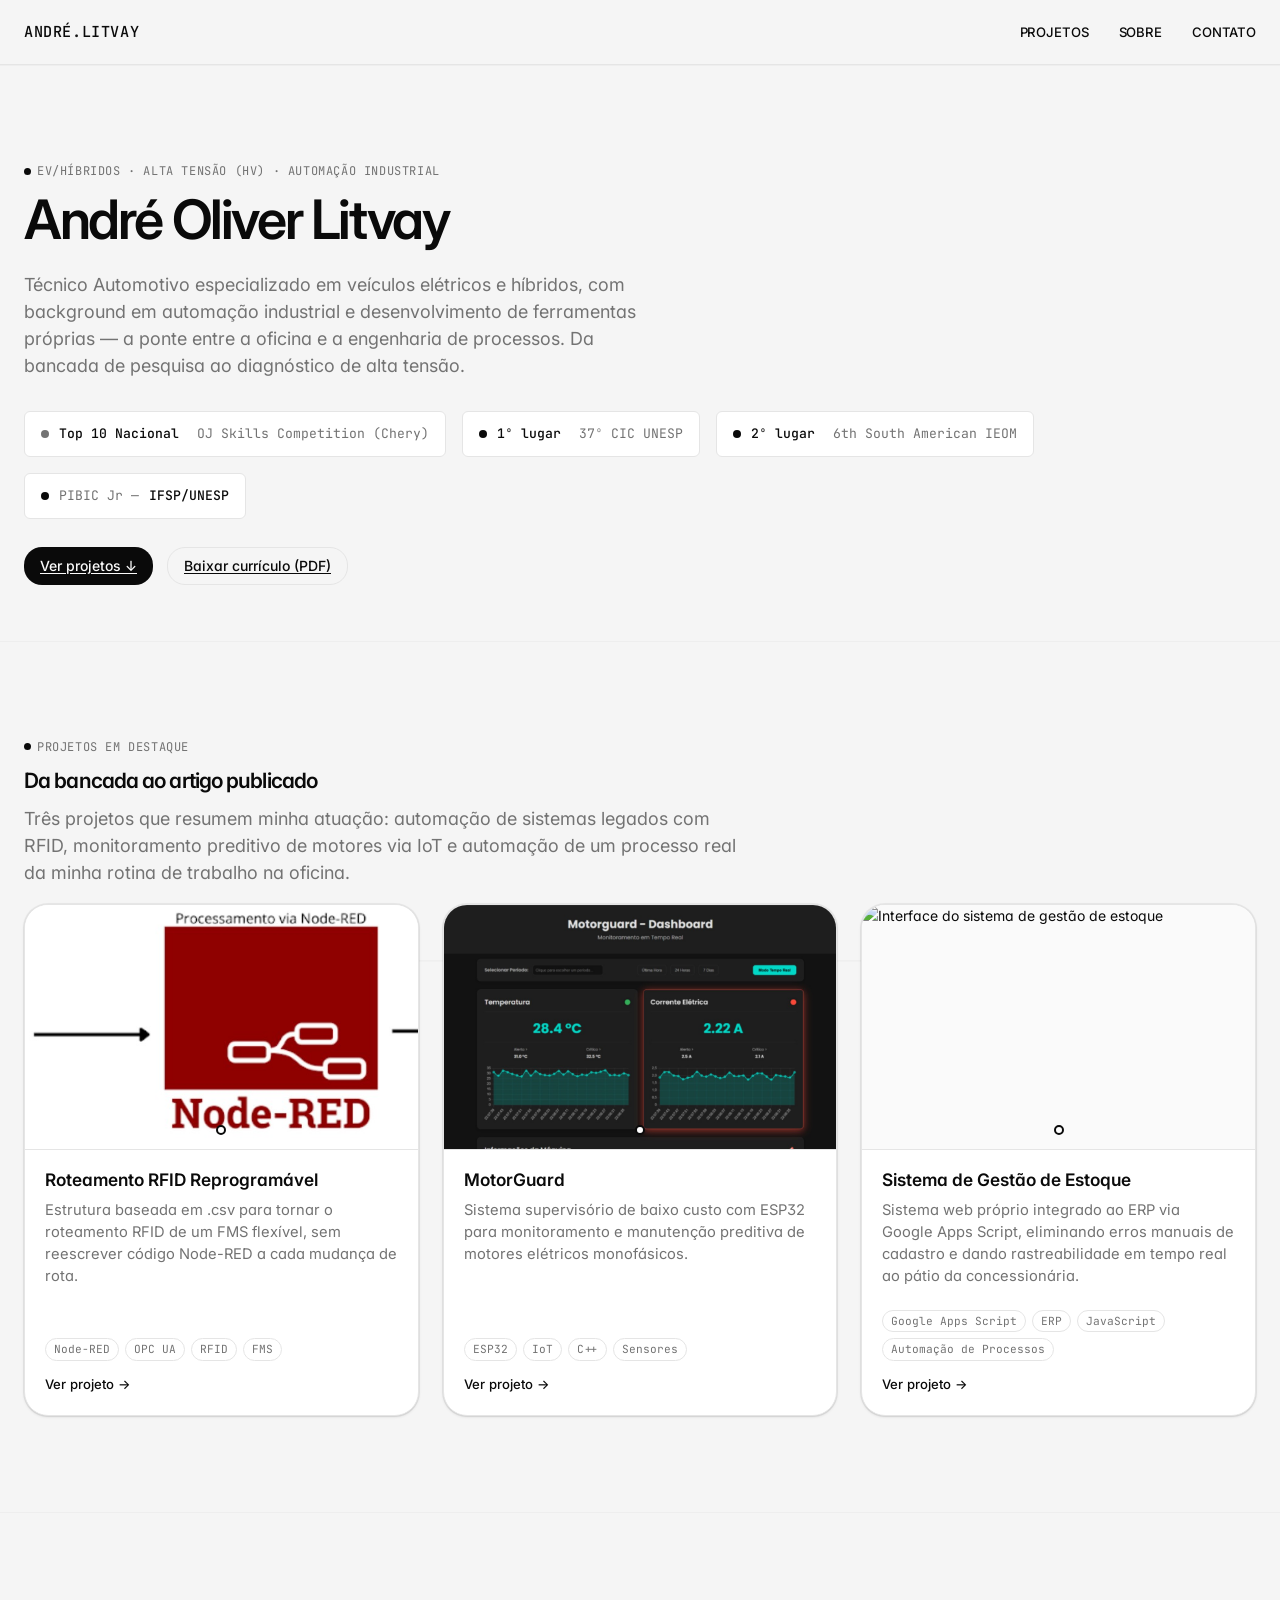
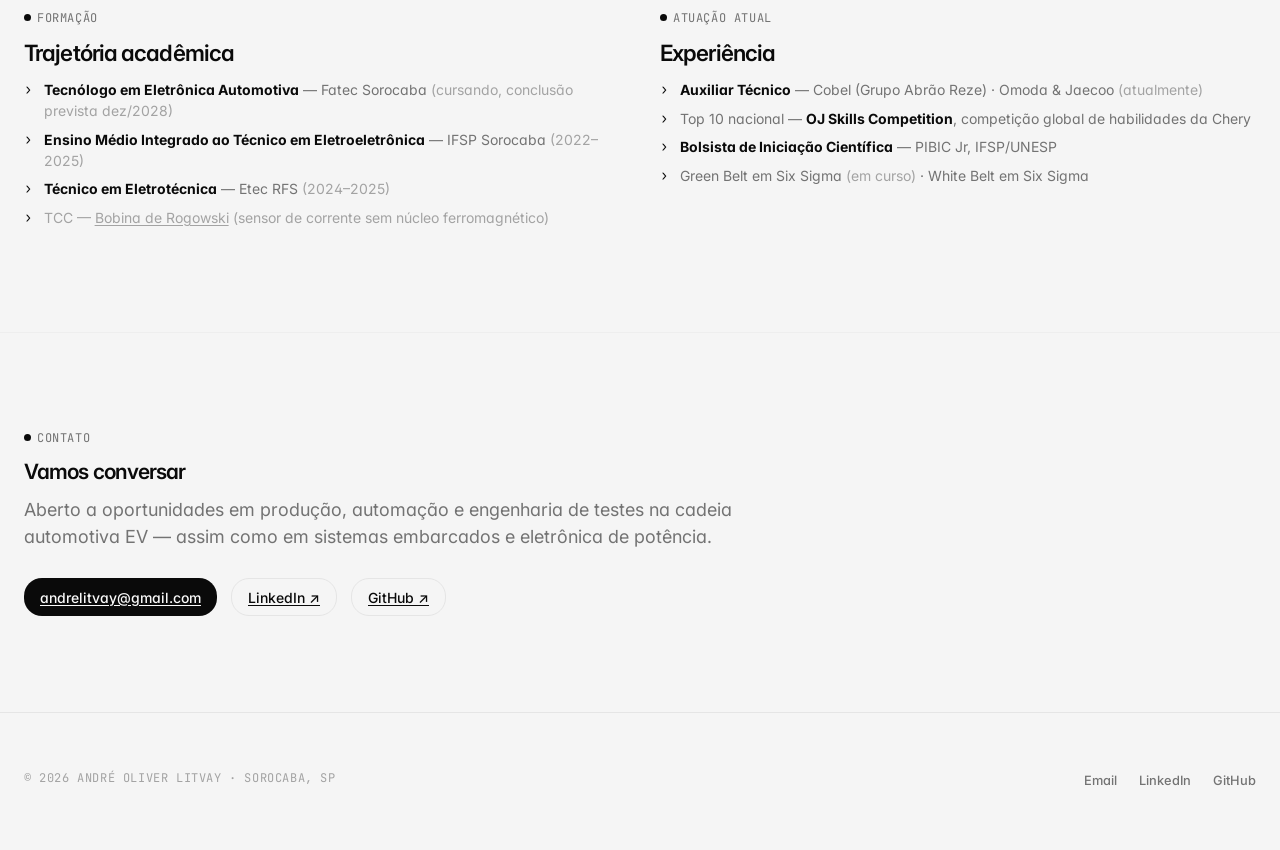
==== commit bff1630e: "Update index.html" ====
--- a/index.html
+++ b/index.html
@@ -10,7 +10,7 @@
 <link rel="stylesheet" href="style.css">
 </head>
 <body>
-
+ 
 <header class="site">
   <div class="wrap">
     <div class="brand">andré<span>.</span>litvay</div>
@@ -21,33 +21,33 @@
     </nav>
   </div>
 </header>
-
+ 
 <section class="hero">
   <div class="wrap">
     <div class="eyebrow">EV/Híbridos · Alta Tensão (HV) · Automação Industrial</div>
     <h1>André Oliver Litvay</h1>
     <p class="role">Técnico Automotivo especializado em veículos elétricos e híbridos, com background em automação industrial e desenvolvimento de ferramentas próprias — a ponte entre a oficina e a engenharia de processos. Da bancada de pesquisa ao diagnóstico de alta tensão.</p>
-
+ 
     <div class="stat-strip">
       <div class="stat-chip amber"><span class="dot"></span> <b>Top 10 Nacional</b>&nbsp;OJ Skills Competition (Chery)</div>
       <div class="stat-chip"><span class="dot"></span> <b>1º lugar</b>&nbsp;37º CIC UNESP</div>
       <div class="stat-chip"><span class="dot"></span> <b>2º lugar</b>&nbsp;6th South American IEOM</div>
       <div class="stat-chip"><span class="dot"></span> PIBIC Jr — <b>IFSP/UNESP</b></div>
     </div>
-
+ 
     <div class="cta-row">
       <a class="btn" href="#projetos">Ver projetos ↓</a>
       <a class="btn ghost" href="cv-andre-litvay.pdf" target="_blank" rel="noopener">Baixar currículo (PDF)</a>
     </div>
   </div>
 </section>
-
+ 
 <section id="projetos">
   <div class="wrap">
     <div class="eyebrow">Projetos em destaque</div>
     <h2>Da bancada ao artigo publicado</h2>
-    <p class="lead">Três projetos que resumem minha atuação: automação de sistemas legados com RFID, monitoramento preditivo de motores via IoT e instrumentação elétrica com bobina de Rogowski.</p>
-
+    <p class="lead">Três projetos que resumem minha atuação: automação de sistemas legados com RFID, monitoramento preditivo de motores via IoT e automação de um processo real da minha rotina de trabalho na oficina.</p>
+ 
     <div class="trace-row">
       <svg class="trace-svg" viewBox="0 0 1080 40" preserveAspectRatio="none">
         <path d="M 180 8 L 180 20 L 540 20 L 540 20 L 900 20 L 900 8" fill="none" stroke="#22D3B8" stroke-width="1.5"/>
@@ -55,10 +55,10 @@
         <circle cx="540" cy="20" r="3.5" fill="#0A0E13" stroke="#22D3B8" stroke-width="1.5"/>
         <circle cx="900" cy="20" r="3.5" fill="#0A0E13" stroke="#22D3B8" stroke-width="1.5"/>
       </svg>
-
+ 
       <div class="projects-grid">
         <a class="card" href="rfid-node-red.html" style="text-decoration:none;">
-          <div class="thumb"><img src="img/rfid-fms.jpg" alt="Sistema Flexível de Manufatura (FMS) com RFID"></div>
+          <div class="thumb"><img src="img-rfid-fms.jpg" alt="Sistema Flexível de Manufatura (FMS) com RFID"></div>
           <div class="via"></div>
           <div class="body">
             <h3>Roteamento RFID Reprogramável</h3>
@@ -67,9 +67,9 @@
             <span class="link">Ver projeto →</span>
           </div>
         </a>
-
+ 
         <a class="card" href="motorguard.html" style="text-decoration:none;">
-          <div class="thumb"><img src="img/motorguard-dashboard.jpg" alt="Dashboard do sistema MotorGuard"></div>
+          <div class="thumb"><img src="img-motorguard-dashboard.jpg" alt="Dashboard do sistema MotorGuard"></div>
           <div class="via"></div>
           <div class="body">
             <h3>MotorGuard</h3>
@@ -78,14 +78,14 @@
             <span class="link">Ver projeto →</span>
           </div>
         </a>
-
-        <a class="card" href="rogowski-coil.html" style="text-decoration:none;">
-          <div class="thumb"><img src="img/rogowski-flowchart.jpg" alt="Fluxograma do projeto Bobina de Rogowski"></div>
+ 
+        <a class="card" href="estoque.html" style="text-decoration:none;">
+          <div class="thumb"><img src="img-estoque-sistema.jpg" alt="Interface do sistema de gestão de estoque"></div>
           <div class="via"></div>
           <div class="body">
-            <h3>Bobina de Rogowski</h3>
-            <p class="desc">Construção e validação de um sensor de corrente alternada sem núcleo ferromagnético — 832 espiras, alta linearidade.</p>
-            <div class="tags"><span class="tag">TCC</span><span class="tag">Instrumentação</span><span class="tag">Eletromagnetismo</span></div>
+            <h3>Sistema de Gestão de Estoque</h3>
+            <p class="desc">Sistema web próprio integrado ao ERP via Google Apps Script, eliminando erros manuais de cadastro e dando rastreabilidade em tempo real ao pátio da concessionária.</p>
+            <div class="tags"><span class="tag">Google Apps Script</span><span class="tag">ERP</span><span class="tag">JavaScript</span><span class="tag">Automação de Processos</span></div>
             <span class="link">Ver projeto →</span>
           </div>
         </a>
@@ -93,7 +93,7 @@
     </div>
   </div>
 </section>
-
+ 
 <section id="sobre">
   <div class="wrap two-col">
     <div>
@@ -103,6 +103,7 @@
         <li><b style="color:var(--text)">Tecnólogo em Eletrônica Automotiva</b> — Fatec Sorocaba <span style="color:var(--text-faint)">(cursando, conclusão prevista dez/2028)</span></li>
         <li><b style="color:var(--text)">Ensino Médio Integrado ao Técnico em Eletroeletrônica</b> — IFSP Sorocaba <span style="color:var(--text-faint)">(2022–2025)</span></li>
         <li><b style="color:var(--text)">Técnico em Eletrotécnica</b> — Etec RFS <span style="color:var(--text-faint)">(2024–2025)</span></li>
+        <li style="color:var(--text-faint)">TCC — <a href="rogowski-coil.html" style="color:var(--text-faint);text-decoration:underline;">Bobina de Rogowski</a> <span style="color:var(--text-faint)">(sensor de corrente sem núcleo ferromagnético)</span></li>
       </ul>
     </div>
     <div>
@@ -117,7 +118,7 @@
     </div>
   </div>
 </section>
-
+ 
 <section id="contato">
   <div class="wrap">
     <div class="eyebrow">Contato</div>
@@ -130,7 +131,7 @@
     </div>
   </div>
 </section>
-
+ 
 <footer class="site">
   <div class="wrap">
     <p>© 2026 André Oliver Litvay · Sorocaba, SP</p>
@@ -141,6 +142,7 @@
     </div>
   </div>
 </footer>
-
+ 
 </body>
 </html>
+ 
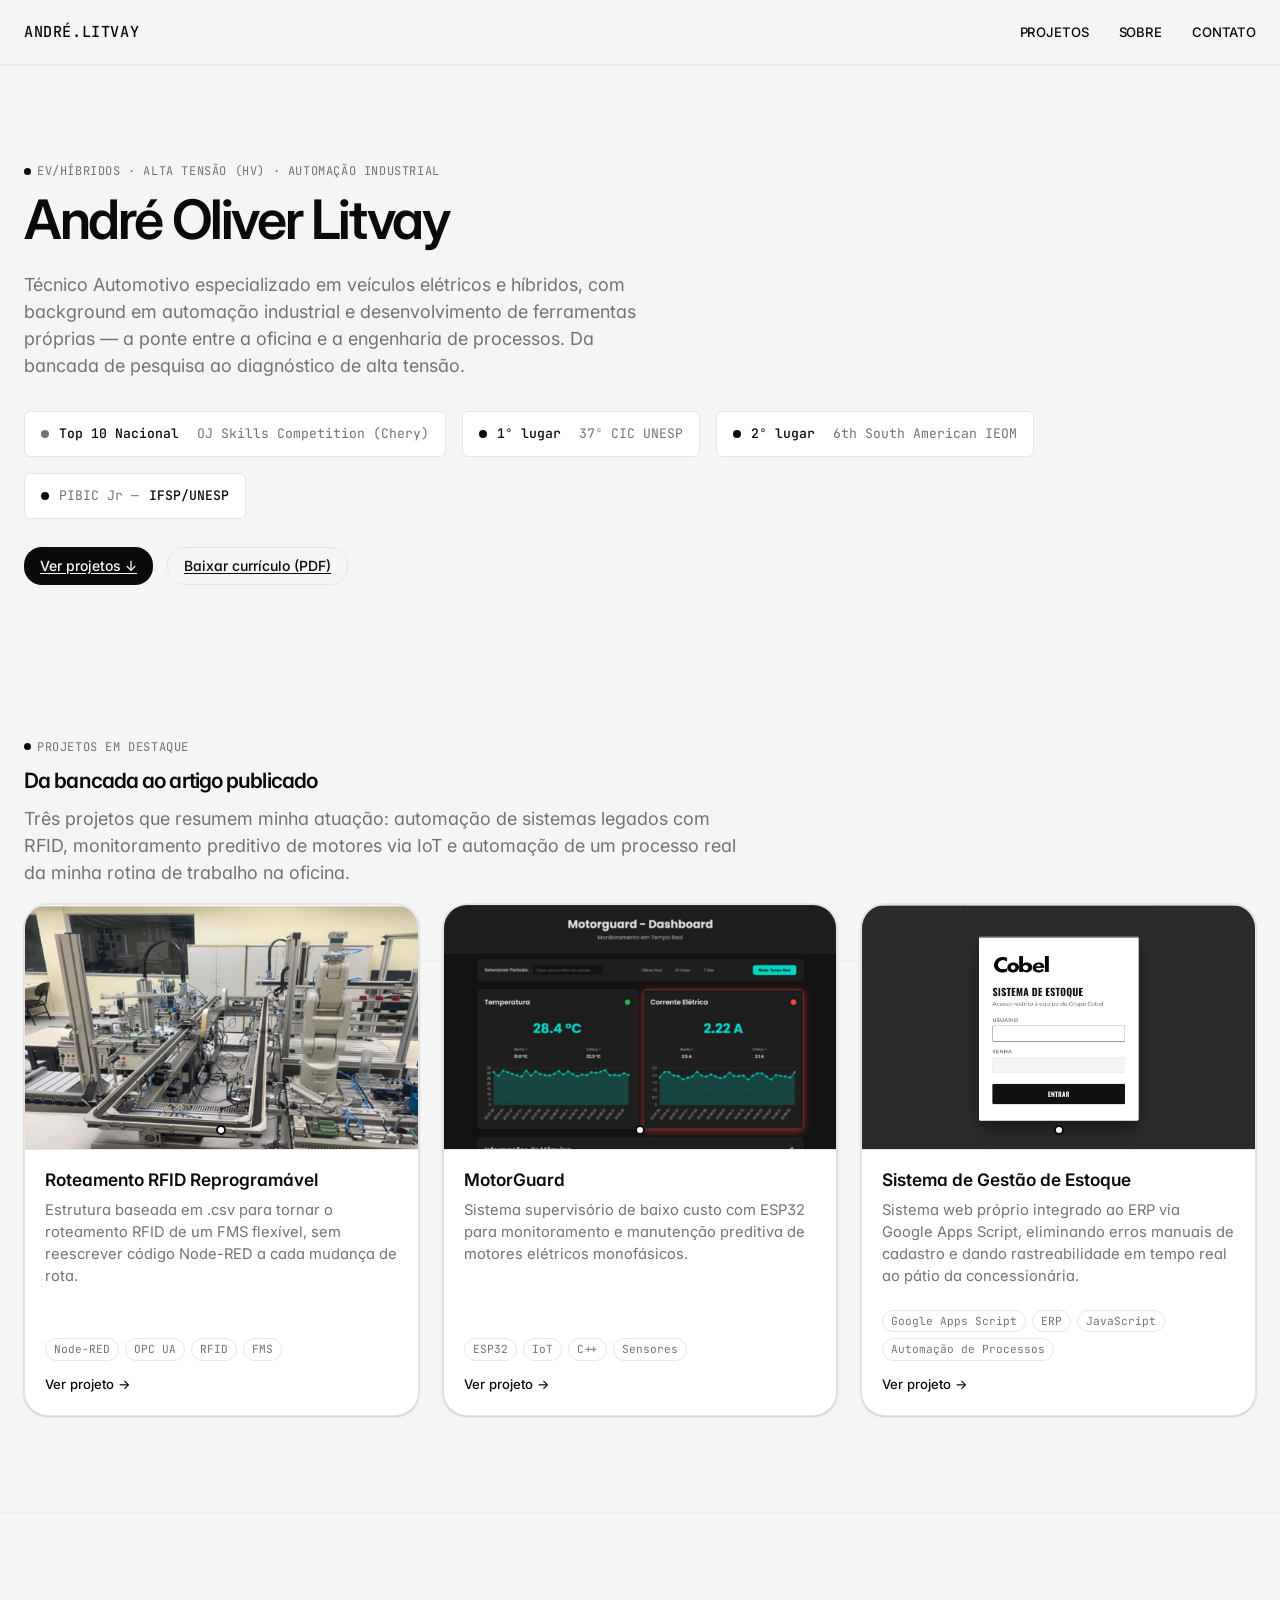
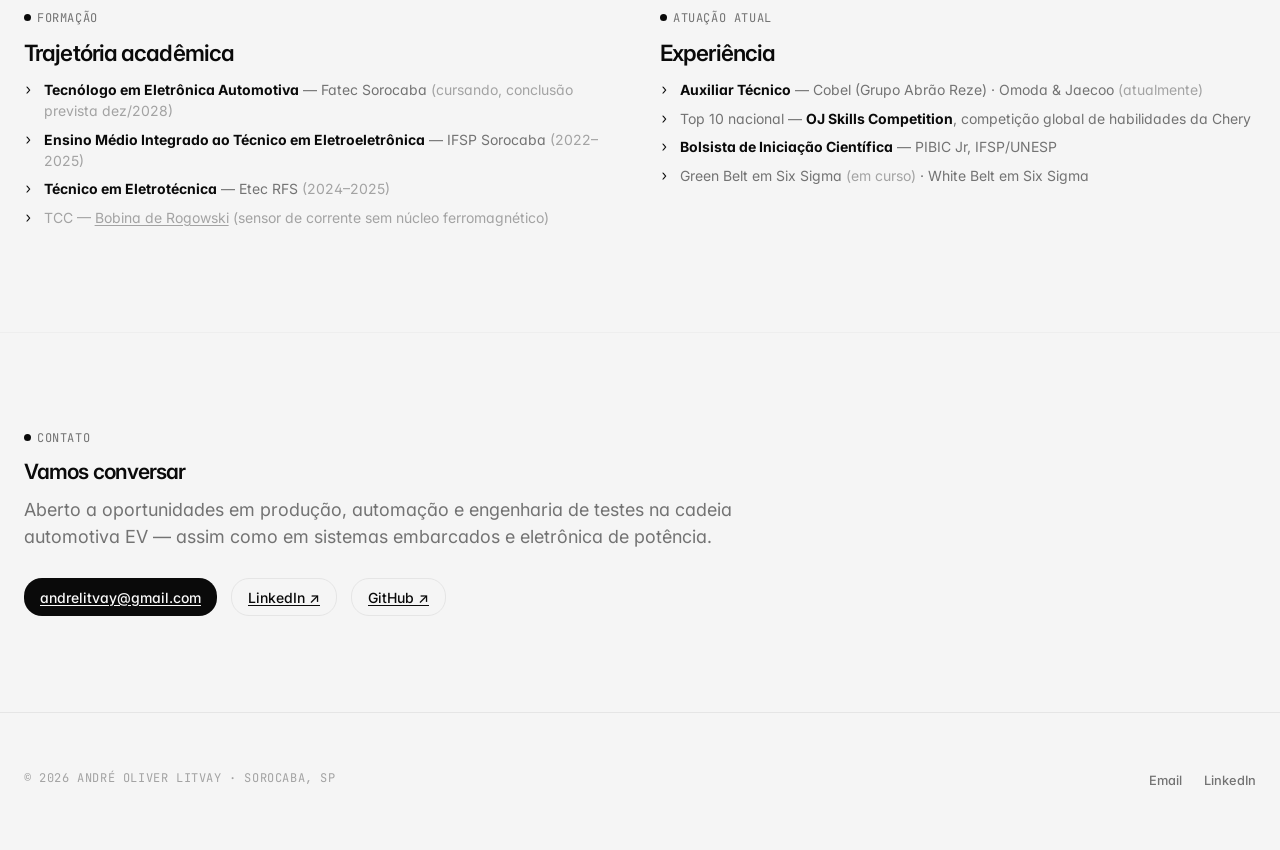
==== commit 83823245: "Update index.html" ====
--- a/index.html
+++ b/index.html
@@ -138,7 +138,6 @@
     <div class="links">
       <a href="mailto:andrelitvay@gmail.com">Email</a>
       <a href="https://www.linkedin.com/in/andre-litvay-5b7b67356" target="_blank" rel="noopener">LinkedIn</a>
-      <a href="https://github.com/litvay-Andre" target="_blank" rel="noopener">GitHub</a>
     </div>
   </div>
 </footer>
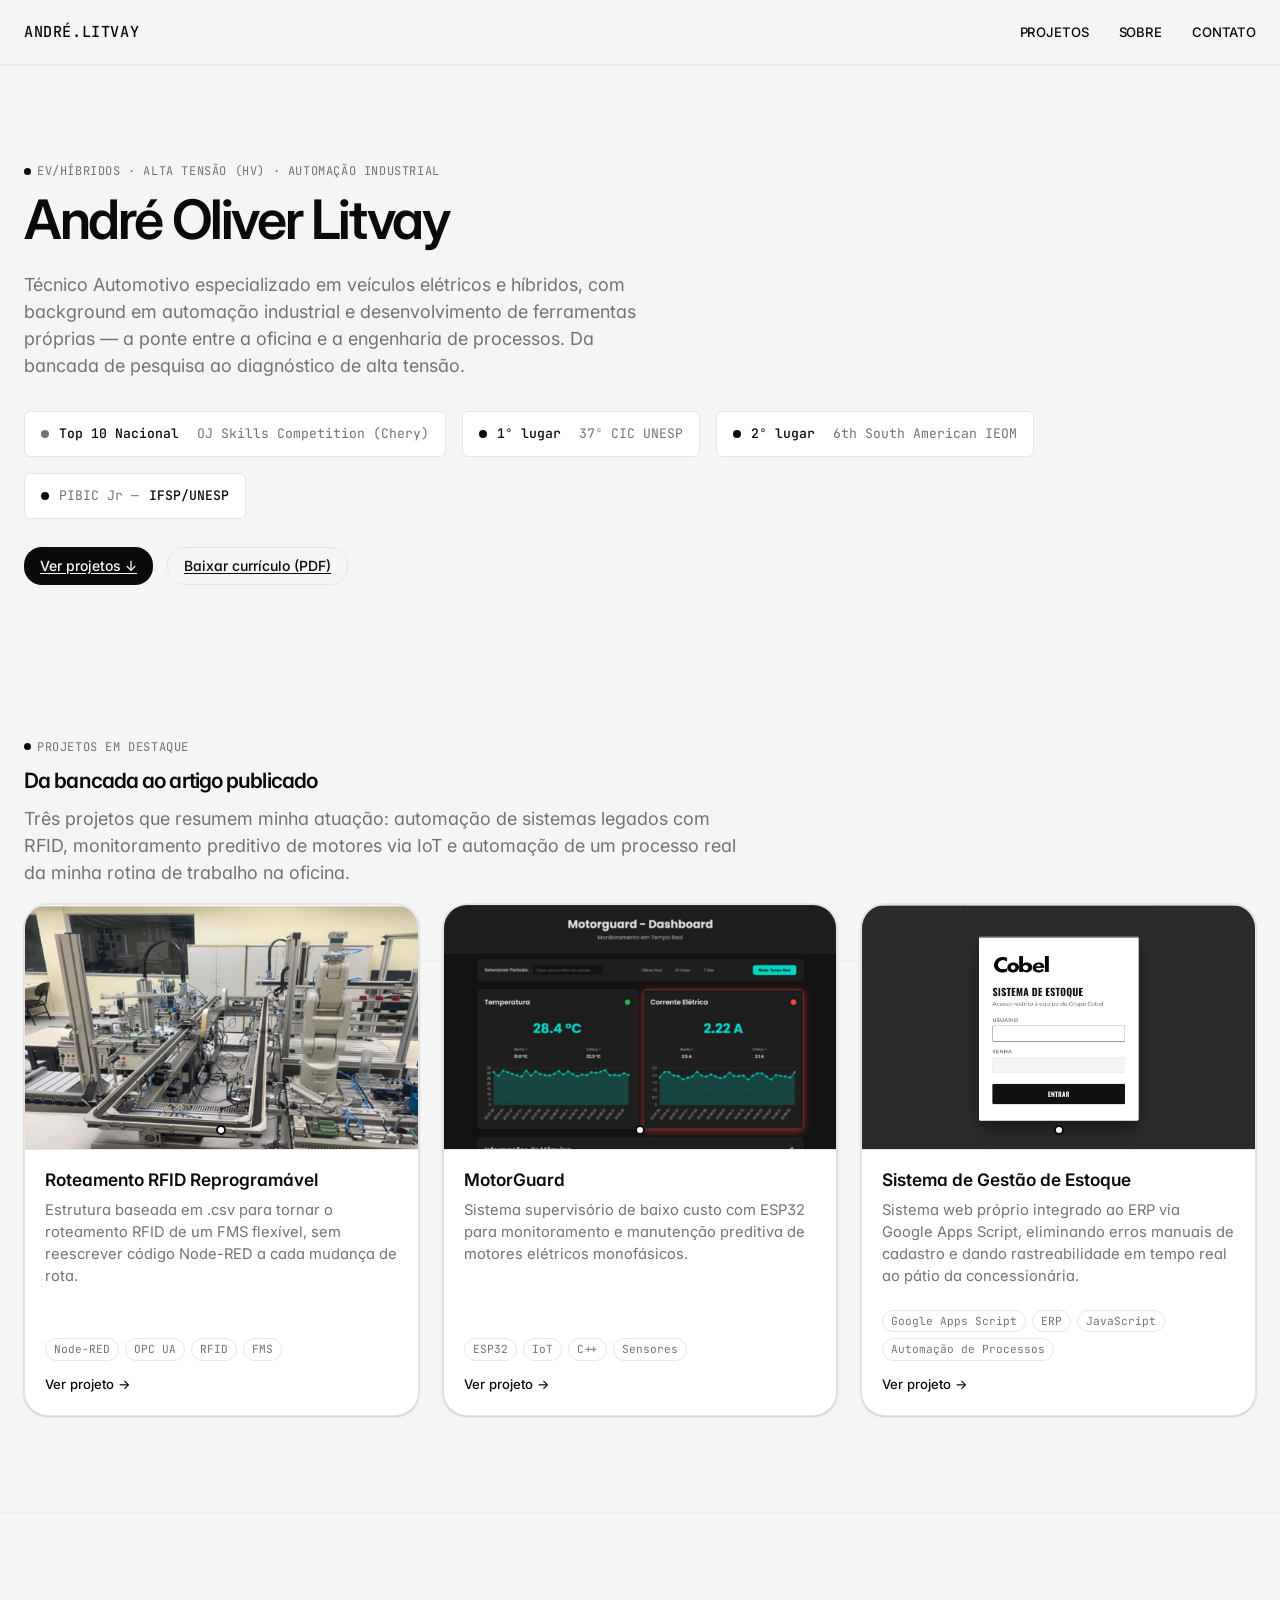
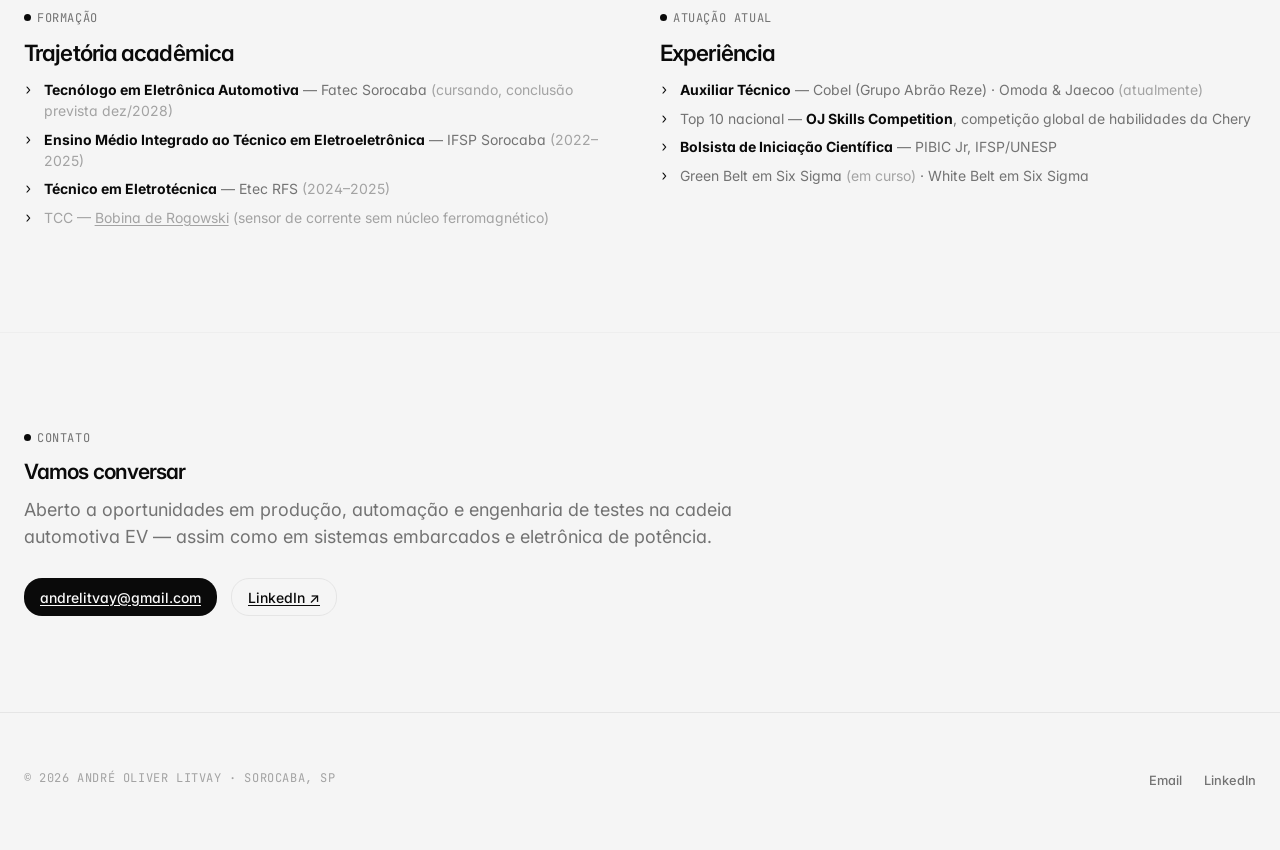
==== commit eae8a95d: "Update index.html" ====
--- a/index.html
+++ b/index.html
@@ -127,7 +127,6 @@
     <div class="cta-row">
       <a class="btn" href="mailto:andrelitvay@gmail.com">andrelitvay@gmail.com</a>
       <a class="btn ghost" href="https://www.linkedin.com/in/andre-litvay-5b7b67356" target="_blank" rel="noopener">LinkedIn ↗</a>
-      <a class="btn ghost" href="https://github.com/litvay-Andre" target="_blank" rel="noopener">GitHub ↗</a>
     </div>
   </div>
 </section>
